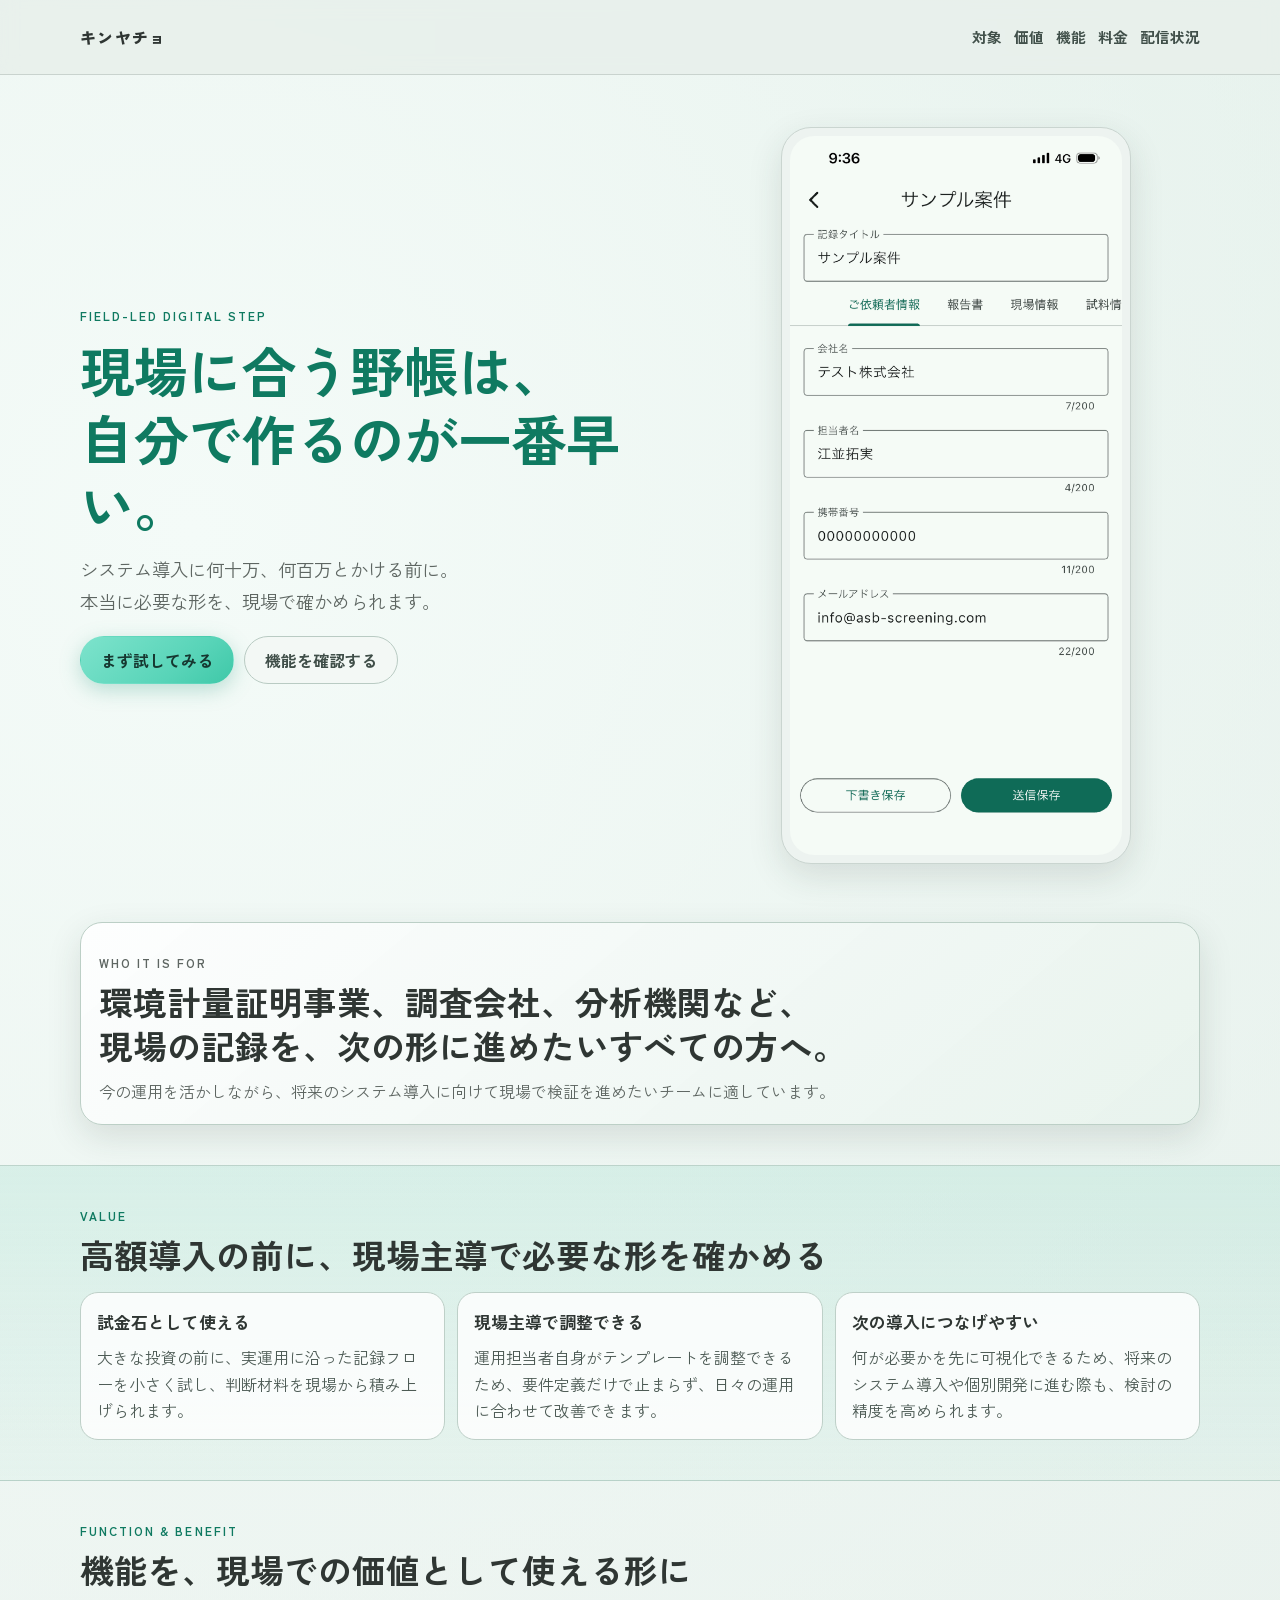
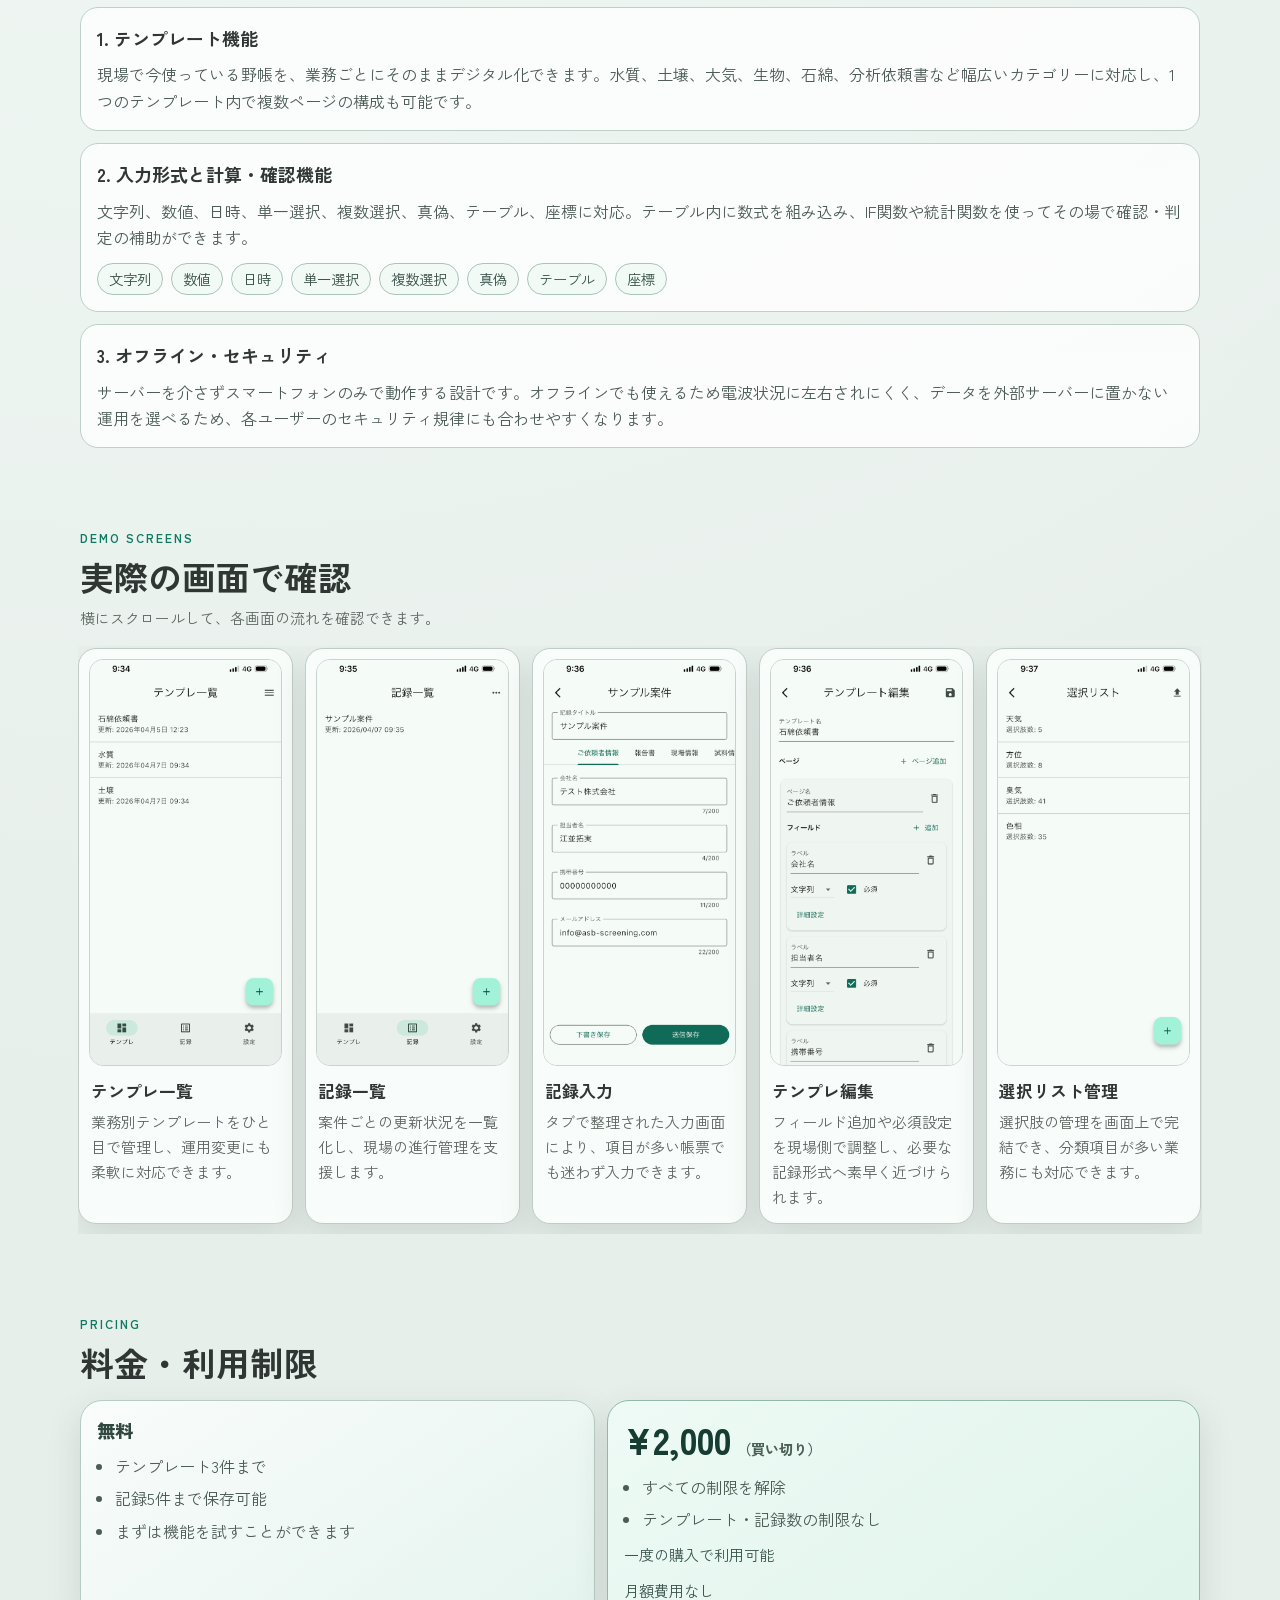
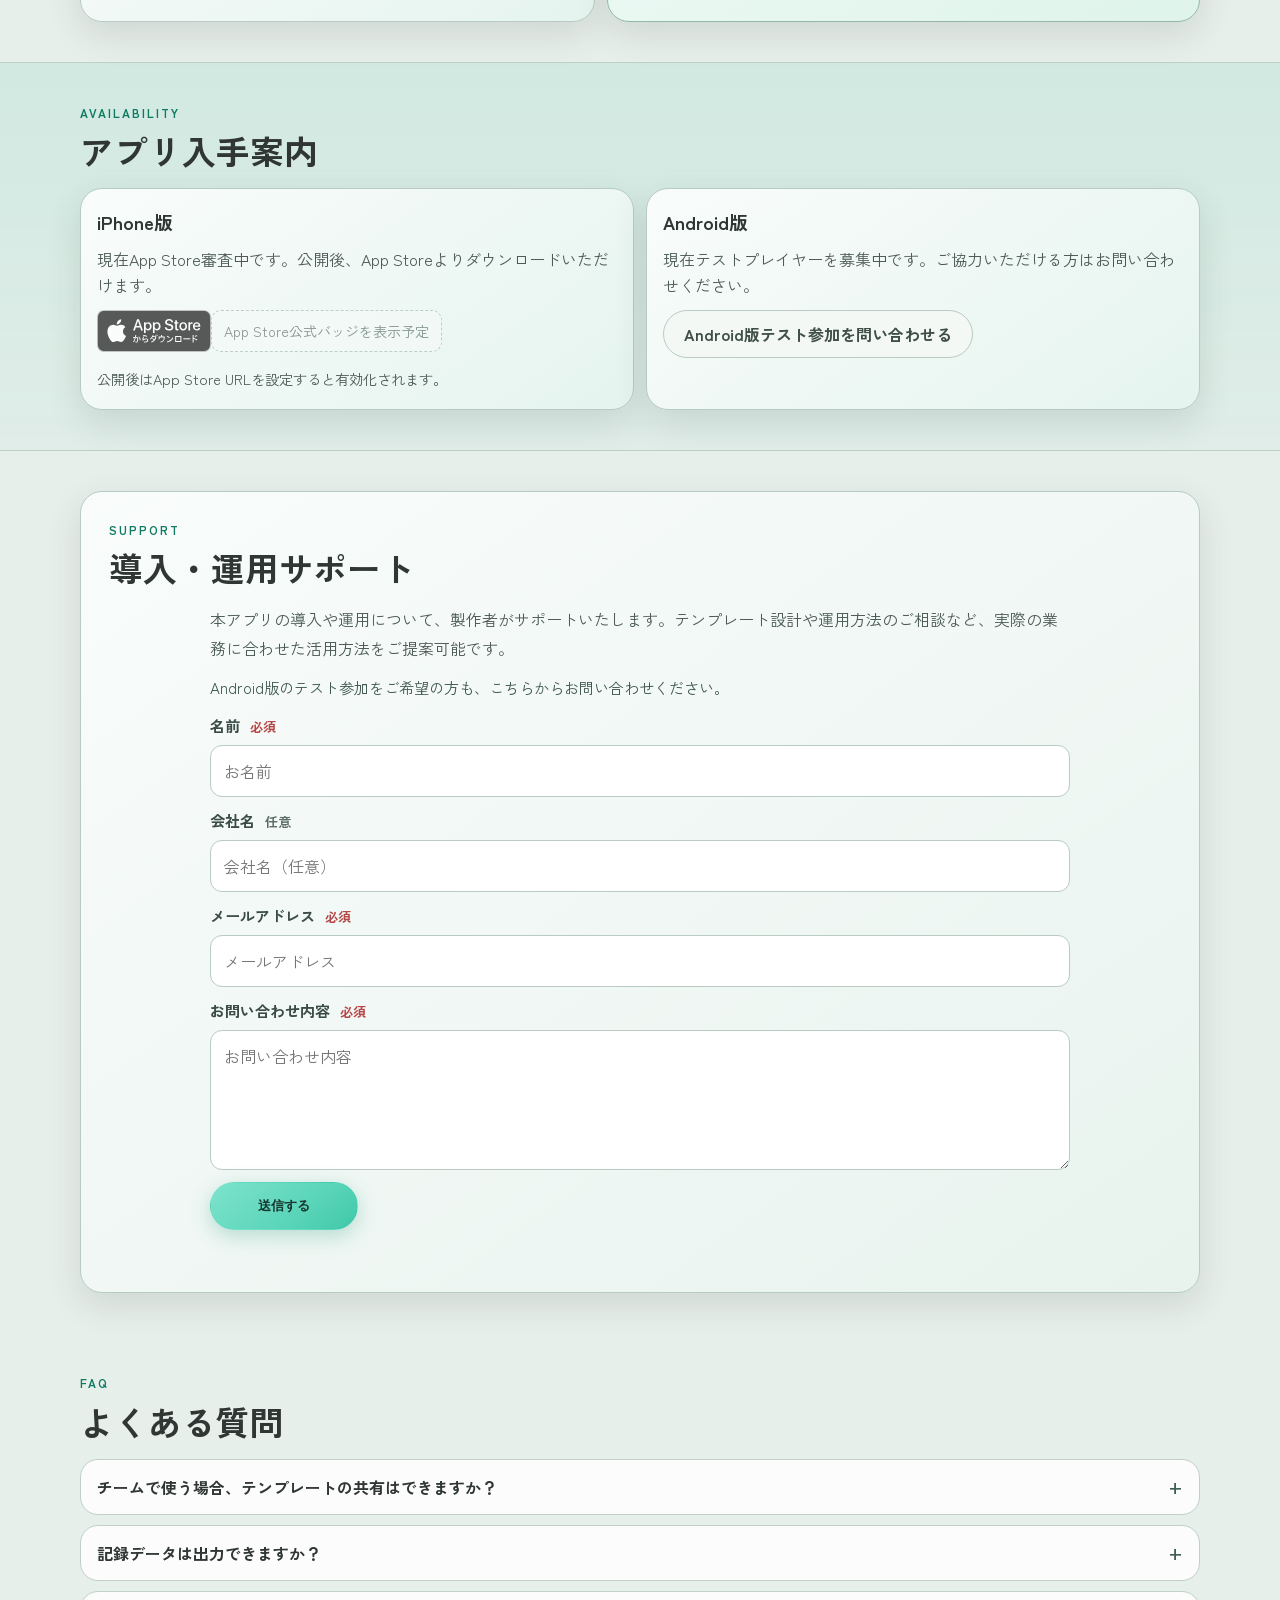
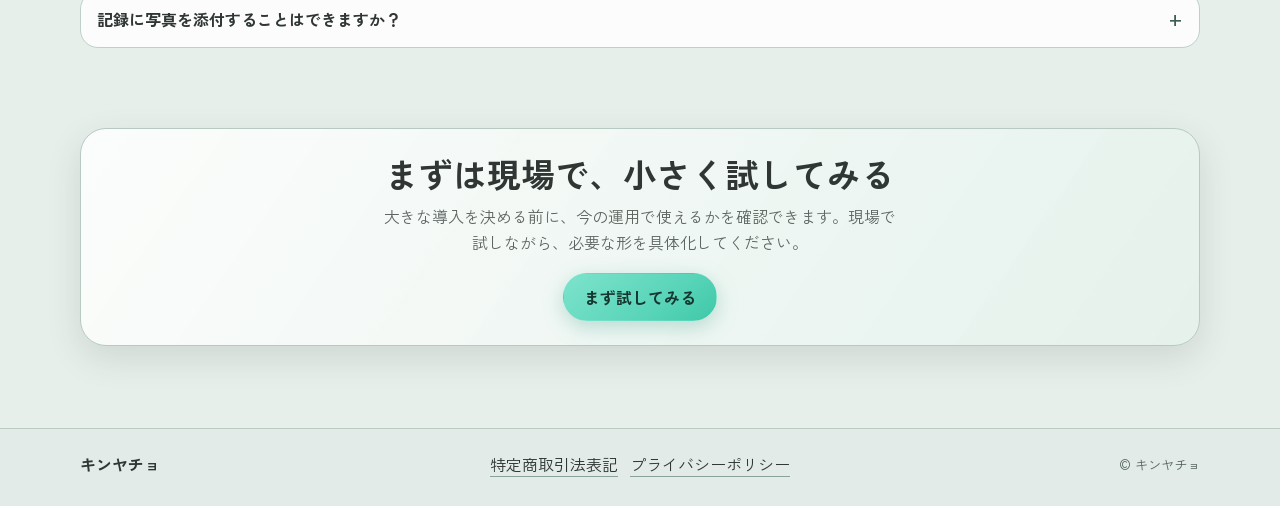
==== kinyacho/index.html @ 361ea724 "feat: split kinyacho/photowake LPs and add source-aware contact tracking" ====
﻿<!doctype html>
<html lang="ja">
<head>
  <meta charset="utf-8">
  <meta name="viewport" content="width=device-width, initial-scale=1">
  <title>キンヤチョ | 現場主導で始めるデジタル化の第一歩</title>
  <meta name="description" content="高額なシステム導入や個別アプリ開発の前に、現場主導で必要な記録の形を確かめられるオフライン対応アプリ「キンヤチョ」。">
  <meta property="og:type" content="website">
  <meta property="og:site_name" content="キンヤチョ">
  <meta property="og:title" content="キンヤチョ | 現場主導で始めるデジタル化の第一歩">
  <meta property="og:description" content="システム導入前に、現場で本当に必要な記録の形を試せるオフラインアプリ。">
  <meta property="og:url" content="https://lp.asb-screening.com/kinyacho">
  <meta property="og:image" content="https://lp.asb-screening.com/assets/common/ogp/ogp.svg">
  <meta name="twitter:card" content="summary_large_image">
  <meta name="theme-color" content="#e7efeb">
  <link rel="icon" href="/favicon.svg" type="image/svg+xml">
  <link rel="icon" href="/favicon.ico">
  <link rel="apple-touch-icon" href="/apple-touch-icon.png">
  <link rel="manifest" href="/site.webmanifest">
  <link rel="preconnect" href="https://fonts.googleapis.com">
  <link rel="preconnect" href="https://fonts.gstatic.com" crossorigin>
  <link href="https://fonts.googleapis.com/css2?family=M+PLUS+1p:wght@400;500;700;800&family=Zen+Kaku+Gothic+New:wght@400;500;700;900&display=swap" rel="stylesheet">
  <link rel="stylesheet" href="/styles/common.css">
  <link rel="stylesheet" href="/styles/kinyacho.css">
</head>
<body>
  <a class="skip-link" href="#main-content">本文へ移動</a>

  <header class="site-header">
    <div class="container site-header__inner">
      <p class="brand">キンヤチョ</p>
      <nav class="header-nav" aria-label="主要リンク">
        <a href="#target">対象</a>
        <a href="#value">価値</a>
        <a href="#features">機能</a>
        <a href="#pricing">料金</a>
        <a href="#distribution">配信状況</a>
      </nav>
    </div>
  </header>

  <main id="main-content">
    <section class="hero" id="top" aria-labelledby="hero-title">
      <div class="container hero__grid">
        <div>
          <p class="kicker">FIELD-LED DIGITAL STEP</p>
          <h1 id="hero-title">
            <span class="hero-title-line">現場に合う野帳は、</span>
            <span class="hero-title-line">自分で作るのが一番早い。</span>
          </h1>
          <p class="hero__lead">
            <span class="hero-lead-line">システム導入に何十万、何百万とかける前に。</span>
            <span class="hero-lead-line">本当に必要な形を、現場で確かめられます。</span>
          </p>
          <div class="hero__actions">
            <a class="button button--primary" href="#cta">まず試してみる</a>
            <a class="button button--ghost" href="#features">機能を確認する</a>
          </div>
        </div>
        <div class="hero-phone" aria-hidden="true">
          <img src="/assets/kinyacho/screens/IMG_5658.PNG" alt="">
        </div>
      </div>
    </section>

    <section class="section" id="target" aria-labelledby="target-title">
      <div class="container">
        <div class="target-panel">
          <p class="section-kicker">Who It Is For</p>
          <h2 id="target-title">
            <span class="target-title-line">環境計量証明事業、調査会社、分析機関など、</span>
            <span class="target-title-line">現場の記録を、次の形に進めたいすべての方へ。</span>
          </h2>
          <p>今の運用を活かしながら、将来のシステム導入に向けて現場で検証を進めたいチームに適しています。</p>
        </div>
      </div>
    </section>

    <section class="section section--accent" id="value" aria-labelledby="value-title">
      <div class="container">
        <div class="section-head">
          <p class="section-kicker">Value</p>
          <h2 id="value-title">高額導入の前に、現場主導で必要な形を確かめる</h2>
        </div>
        <div class="value-grid">
          <article class="value-card">
            <h3>試金石として使える</h3>
            <p>大きな投資の前に、実運用に沿った記録フローを小さく試し、判断材料を現場から積み上げられます。</p>
          </article>
          <article class="value-card">
            <h3>現場主導で調整できる</h3>
            <p>運用担当者自身がテンプレートを調整できるため、要件定義だけで止まらず、日々の運用に合わせて改善できます。</p>
          </article>
          <article class="value-card">
            <h3>次の導入につなげやすい</h3>
            <p>何が必要かを先に可視化できるため、将来のシステム導入や個別開発に進む際も、検討の精度を高められます。</p>
          </article>
        </div>
      </div>
    </section>

    <section class="section" id="features" aria-labelledby="features-title">
      <div class="container">
        <div class="section-head">
          <p class="section-kicker">Function & Benefit</p>
          <h2 id="features-title">機能を、現場での価値として使える形に</h2>
        </div>

        <div class="feature-stack">
          <article class="feature-card feature-card--detail">
            <h3>1. テンプレート機能</h3>
            <p>現場で今使っている野帳を、業務ごとにそのままデジタル化できます。水質、土壌、大気、生物、石綿、分析依頼書など幅広いカテゴリーに対応し、1つのテンプレート内で複数ページの構成も可能です。</p>
          </article>

          <article class="feature-card feature-card--detail">
            <h3>2. 入力形式と計算・確認機能</h3>
            <p>文字列、数値、日時、単一選択、複数選択、真偽、テーブル、座標に対応。テーブル内に数式を組み込み、IF関数や統計関数を使ってその場で確認・判定の補助ができます。</p>
            <ul class="chip-list" aria-label="対応する入力型">
              <li>文字列</li>
              <li>数値</li>
              <li>日時</li>
              <li>単一選択</li>
              <li>複数選択</li>
              <li>真偽</li>
              <li>テーブル</li>
              <li>座標</li>
            </ul>
          </article>

          <article class="feature-card feature-card--detail">
            <h3>3. オフライン・セキュリティ</h3>
            <p>サーバーを介さずスマートフォンのみで動作する設計です。オフラインでも使えるため電波状況に左右されにくく、データを外部サーバーに置かない運用を選べるため、各ユーザーのセキュリティ規律にも合わせやすくなります。</p>
          </article>
        </div>
      </div>
    </section>

    <section class="section" id="screens" aria-labelledby="screens-title">
      <div class="container">
        <div class="section-head">
          <p class="section-kicker">Demo Screens</p>
          <h2 id="screens-title">実際の画面で確認</h2>
          <p class="screen-note">横にスクロールして、各画面の流れを確認できます。</p>
        </div>
        <div class="screen-grid">
          <article class="screen-card">
            <img src="/assets/kinyacho/screens/IMG_5656.PNG" alt="テンプレ一覧画面">
            <h3>テンプレ一覧</h3>
            <p>業務別テンプレートをひと目で管理し、運用変更にも柔軟に対応できます。</p>
          </article>
          <article class="screen-card">
            <img src="/assets/kinyacho/screens/IMG_5657.PNG" alt="記録一覧画面">
            <h3>記録一覧</h3>
            <p>案件ごとの更新状況を一覧化し、現場の進行管理を支援します。</p>
          </article>
          <article class="screen-card">
            <img src="/assets/kinyacho/screens/IMG_5658.PNG" alt="記録入力画面">
            <h3>記録入力</h3>
            <p>タブで整理された入力画面により、項目が多い帳票でも迷わず入力できます。</p>
          </article>
          <article class="screen-card">
            <img src="/assets/kinyacho/screens/IMG_5659.PNG" alt="テンプレート編集画面">
            <h3>テンプレ編集</h3>
            <p>フィールド追加や必須設定を現場側で調整し、必要な記録形式へ素早く近づけられます。</p>
          </article>
          <article class="screen-card">
            <img src="/assets/kinyacho/screens/IMG_5660.PNG" alt="選択リスト管理画面">
            <h3>選択リスト管理</h3>
            <p>選択肢の管理を画面上で完結でき、分類項目が多い業務にも対応できます。</p>
          </article>
        </div>
      </div>
    </section>

    <section class="section" id="pricing" aria-labelledby="pricing-title">
      <div class="container">
        <div class="section-head">
          <p class="section-kicker">Pricing</p>
          <h2 id="pricing-title">料金・利用制限</h2>
        </div>
        <div class="pricing-grid" role="list" aria-label="プラン比較">
          <article class="price-plan" role="listitem" aria-label="無料プラン">
            <p class="price-plan__label">無料</p>
            <ul class="price-plan__list">
              <li>テンプレート3件まで</li>
              <li>記録5件まで保存可能</li>
              <li>まずは機能を試すことができます</li>
            </ul>
          </article>
          <article class="price-plan price-plan--paid" role="listitem" aria-label="有料プラン">
            <p class="price-plan__label">¥2,000<span>（買い切り）</span></p>
            <ul class="price-plan__list">
              <li>すべての制限を解除</li>
              <li>テンプレート・記録数の制限なし</li>
            </ul>
            <p class="price-plan__note">一度の購入で利用可能</p>
            <p class="price-plan__note">月額費用なし</p>
          </article>
        </div>
      </div>
    </section>

    <section class="section section--accent" id="distribution" aria-labelledby="distribution-title">
      <div class="container">
        <div class="section-head">
          <p class="section-kicker">Availability</p>
          <h2 id="distribution-title">アプリ入手案内</h2>
        </div>
        <div class="store-grid">
          <article class="store-card">
            <h3>iPhone版</h3>
            <p>現在App Store審査中です。公開後、App Storeよりダウンロードいただけます。</p>
            <a id="app-store-link" class="store-badge-link" aria-disabled="true">
              <img id="app-store-badge" alt="App Storeからダウンロード" hidden>
              <span id="app-store-placeholder" class="store-badge-placeholder">App Store公式バッジを表示予定</span>
            </a>
            <p class="store-subnote">公開後はApp Store URLを設定すると有効化されます。</p>
          </article>

          <article class="store-card">
            <h3>Android版</h3>
            <p>現在テストプレイヤーを募集中です。ご協力いただける方はお問い合わせください。</p>
            <a class="button button--ghost store-contact-link" href="#support">Android版テスト参加を問い合わせる</a>
          </article>
        </div>
      </div>
    </section>

    <section class="section" id="support" aria-labelledby="support-title">
      <div class="container">
        <div class="support-shell">
          <div class="section-head">
            <p class="section-kicker">Support</p>
            <h2 id="support-title">導入・運用サポート</h2>
          </div>
          <p class="support-lead">本アプリの導入や運用について、製作者がサポートいたします。テンプレート設計や運用方法のご相談など、実際の業務に合わせた活用方法をご提案可能です。</p>
          <p class="support-note">Android版のテスト参加をご希望の方も、こちらからお問い合わせください。</p>

          <form id="contact-form" class="support-form" novalidate>
            <label class="form-field">
              <span>名前 <em>必須</em></span>
              <input type="text" name="name" autocomplete="name" required placeholder="お名前">
            </label>

            <label class="form-field">
              <span>会社名 <small>任意</small></span>
              <input type="text" name="company" autocomplete="organization" placeholder="会社名（任意）">
            </label>

            <label class="form-field">
              <span>メールアドレス <em>必須</em></span>
              <input type="email" name="email" autocomplete="email" required placeholder="メールアドレス">
            </label>

            <label class="form-field">
              <span>お問い合わせ内容 <em>必須</em></span>
              <textarea name="message" required placeholder="お問い合わせ内容"></textarea>
            </label>

            <button id="contact-submit" type="submit" class="button button--primary support-submit">
              送信する
            </button>
            <p id="contact-status" class="support-status" role="status" aria-live="polite"></p>
          </form>
        </div>
      </div>
    </section>

    <section class="section" id="faq" aria-labelledby="faq-title">
      <div class="container">
        <div class="section-head">
          <p class="section-kicker">FAQ</p>
          <h2 id="faq-title">よくある質問</h2>
        </div>
        <div class="faq-list">
          <details class="faq-item">
            <summary>チームで使う場合、テンプレートの共有はできますか？</summary>
            <p>テンプレートはJSON形式で出力・入力できます。作成したテンプレートを他のユーザーに共有し、インポートすることで同じ設定を再現できます。チーム内で標準フォーマットとして展開することも可能です。</p>
          </details>
          <details class="faq-item">
            <summary>記録データは出力できますか？</summary>
            <p>JSON、CSV、PDF形式で出力できます。JSONやCSVとしてデータを取得すれば、用途に応じて加工し、任意の書式に対応できます。PDFでは簡易的な帳票として出力できるため、紙での提出が必要な場面にも使えます。</p>
          </details>
          <details class="faq-item">
            <summary>記録に写真を添付することはできますか？</summary>
            <p>各記録に写真を添付したり、その場で撮影したりできます。写真はZipファイルとしてまとめて出力できるため、現場での整理もスムーズに行えます。</p>
          </details>
        </div>
      </div>
    </section>

    <section class="section" id="cta" aria-labelledby="cta-title">
      <div class="container cta">
        <h2 id="cta-title">まずは現場で、小さく試してみる</h2>
        <p>大きな導入を決める前に、今の運用で使えるかを確認できます。現場で試しながら、必要な形を具体化してください。</p>
        <a class="button button--primary" href="https://lp.asb-screening.com">まず試してみる</a>
      </div>
    </section>
  </main>

  <dialog class="lightbox" id="screen-lightbox" aria-label="デモ画像の拡大表示">
    <form method="dialog" class="lightbox__close-wrap">
      <button class="lightbox__close" aria-label="拡大画像を閉じる">閉じる</button>
    </form>
    <figure class="lightbox__figure">
      <img id="lightbox-image" src="" alt="">
      <figcaption id="lightbox-caption"></figcaption>
    </figure>
  </dialog>

  <footer class="footer">
    <div class="container footer__inner">
      <p class="footer__brand">キンヤチョ</p>
      <nav aria-label="フッターリンク">
        <ul class="footer__links">
          <li><a href="/tokutei.html" rel="noopener noreferrer">特定商取引法表記</a></li>
          <li><a href="/privacy.html" rel="noopener noreferrer">プライバシーポリシー</a></li>
        </ul>
      </nav>
      <small>&copy; キンヤチョ</small>
    </div>
  </footer>

  <script>
    (() => {
      const dialog = document.getElementById("screen-lightbox");
      const dialogImage = document.getElementById("lightbox-image");
      const dialogCaption = document.getElementById("lightbox-caption");
      const images = document.querySelectorAll(".screen-card img");

      if (!dialog || !dialogImage || !dialogCaption || images.length === 0) return;

      const openLightbox = (img) => {
        const card = img.closest(".screen-card");
        const title = card ? card.querySelector("h3") : null;
        dialogImage.src = img.currentSrc || img.src;
        dialogImage.alt = img.alt || "";
        dialogCaption.textContent = title ? title.textContent : "";
        dialog.showModal();
      };

      images.forEach((img) => {
        img.setAttribute("role", "button");
        img.setAttribute("tabindex", "0");
        img.setAttribute("aria-label", `${img.alt || "デモ画像"} を拡大表示`);
        img.addEventListener("click", () => openLightbox(img));
        img.addEventListener("keydown", (event) => {
          if (event.key === "Enter" || event.key === " ") {
            event.preventDefault();
            openLightbox(img);
          }
        });
      });

      dialog.addEventListener("click", (event) => {
        if (event.target === dialog) dialog.close();
      });
    })();
  </script>
  <script>
    (() => {
      const APP_STORE_URL = "";
      const APPLE_BADGE_SRC = "/assets/common/badges/app-store-badge-jp.svg";

      const setupStoreBadge = ({ url, src, linkId, imageId, placeholderId }) => {
        const link = document.getElementById(linkId);
        const image = document.getElementById(imageId);
        const placeholder = placeholderId ? document.getElementById(placeholderId) : null;
        if (!link || !image) return;

        const hasUrl = Boolean(url);
        const hasSrc = Boolean(src);

        if (hasUrl) {
          link.href = url;
          link.target = "_blank";
          link.rel = "noopener noreferrer";
          link.removeAttribute("aria-disabled");
        } else {
          link.removeAttribute("href");
          link.setAttribute("aria-disabled", "true");
          link.classList.add("is-disabled");
        }

        if (hasSrc) {
          image.src = src;
          image.hidden = false;
          if (placeholder) placeholder.hidden = true;
          link.hidden = false;
          image.addEventListener("error", () => {
            image.hidden = true;
            if (placeholder) {
              placeholder.hidden = false;
            } else {
              link.hidden = true;
            }
          });
        } else {
          image.hidden = true;
          if (placeholder) {
            placeholder.hidden = false;
          } else {
            link.hidden = true;
          }
          link.classList.add("is-disabled");
        }
      };

      setupStoreBadge({
        url: APP_STORE_URL,
        src: APPLE_BADGE_SRC,
        linkId: "app-store-link",
        imageId: "app-store-badge",
        placeholderId: "app-store-placeholder"
      });
    })();
  </script>
  <script>
    (() => {
      const form = document.getElementById("contact-form");
      const status = document.getElementById("contact-status");
      const submit = document.getElementById("contact-submit");

      if (!form || !status || !submit) return;

      form.addEventListener("submit", async (event) => {
        event.preventDefault();

        if (!form.reportValidity()) return;

        submit.disabled = true;
        status.textContent = "送信中です。しばらくお待ちください。";
        status.dataset.state = "loading";

        const payload = {
          source: "kinyacho",
          name: form.name.value.trim(),
          company: form.company.value.trim(),
          email: form.email.value.trim(),
          message: form.message.value.trim()
        };

        try {
          const response = await fetch("/api/contact", {
            method: "POST",
            headers: { "Content-Type": "application/json" },
            body: JSON.stringify(payload)
          });

          if (!response.ok) {
            throw new Error("送信に失敗しました");
          }

          form.reset();
          status.textContent = "お問い合わせを送信しました。担当者よりご連絡します。";
          status.dataset.state = "success";
        } catch (error) {
          status.textContent = "送信に失敗しました。時間をおいて再度お試しください。";
          status.dataset.state = "error";
        } finally {
          submit.disabled = false;
        }
      });
    })();
  </script>
</body>
</html>
---- styles/common.css ----
﻿:root {
  --bg: #e7efeb;
  --surface-strong: #ffffff;
  --text: #2f3633;
  --muted: #5e6662;
  --line: #c2ccc7;
}

* {
  box-sizing: border-box;
}

body {
  margin: 0;
  font-family: "Zen Kaku Gothic New", "M PLUS 1p", "Yu Gothic", sans-serif;
  color: var(--text);
  line-height: 1.65;
  background:
    radial-gradient(circle at 15% 10%, #f4fbf8 0%, transparent 45%),
    radial-gradient(circle at 85% 0%, #dcebe4 0%, transparent 38%),
    var(--bg);
}

img {
  display: block;
  width: 100%;
  height: auto;
}

a {
  color: inherit;
}

.container {
  width: min(1120px, calc(100% - 28px));
  margin-inline: auto;
}

.legal-main {
  padding: 28px 0 64px;
}

.legal-shell {
  max-width: 840px;
  margin: 0 auto;
}

.legal-header {
  padding: 26px 20px;
  margin-bottom: 14px;
  border-radius: 16px;
  border: 1px solid #bfd0c8;
  background: #f9fcfb;
}

.legal-header h1 {
  margin: 0;
  font-size: clamp(1.5rem, 1.2rem + 1.3vw, 2.1rem);
}

.legal-header p {
  margin: 10px 0 0;
  color: var(--muted);
}

.legal-body {
  padding: 22px 20px;
  border-radius: 16px;
  border: 1px solid #bfd0c8;
  background: #f9fcfb;
}

.legal-body section + section {
  margin-top: 18px;
}

.legal-body h2 {
  margin: 0 0 8px;
  font-size: clamp(1.15rem, 1.05rem + 0.5vw, 1.4rem);
}

.legal-body p,
.legal-body li {
  margin: 0;
  color: var(--muted);
}

.legal-body ul {
  margin: 0;
  padding-left: 1.15rem;
}

.legal-body li + li,
.legal-body p + p,
.legal-body p + ul,
.legal-body ul + p {
  margin-top: 8px;
}

.legal-kv {
  display: grid;
  gap: 10px;
}

.legal-kv dt {
  font-weight: 700;
}

.legal-kv dd {
  margin: 4px 0 0;
  color: var(--muted);
}

.back-link {
  display: inline-block;
  margin-top: 18px;
  text-decoration: none;
  border-bottom: 1px solid #94b6a4;
}

@media (min-width: 760px) {
  .legal-main {
    padding-top: 40px;
  }

  .legal-header,
  .legal-body {
    padding: 30px;
  }

  .legal-kv {
    grid-template-columns: repeat(2, minmax(0, 1fr));
    column-gap: 20px;
    row-gap: 16px;
  }
}
---- styles/kinyacho.css ----
:root {
  --bg: #e7efeb;
  --bg-strong: #d9e5df;
  --surface: #f8fcfa;
  --surface-strong: #ffffff;
  --text: #2f3633;
  --muted: #5e6662;
  --line: #c2ccc7;
  --mint: #7de3cc;
  --mint-strong: #19a785;
  --mint-deep: #0f7a61;
  --radius: 18px;
  --shadow: 0 12px 34px rgba(40, 53, 48, 0.13);
}

* {
  box-sizing: border-box;
}

body {
  margin: 0;
  font-family: "Zen Kaku Gothic New", "M PLUS 1p", "Yu Gothic", sans-serif;
  color: var(--text);
  line-height: 1.65;
  background:
    radial-gradient(circle at 15% 10%, #f4fbf8 0%, transparent 45%),
    radial-gradient(circle at 85% 0%, #dcebe4 0%, transparent 38%),
    var(--bg);
}

img {
  display: block;
  width: 100%;
  height: auto;
}

a {
  color: inherit;
}

.skip-link {
  position: absolute;
  left: 10px;
  top: -44px;
  background: var(--surface-strong);
  border: 1px solid var(--line);
  border-radius: 10px;
  padding: 8px 12px;
  z-index: 999;
}

.skip-link:focus {
  top: 10px;
}

.container {
  width: min(1120px, calc(100% - 28px));
  margin-inline: auto;
}

.site-header {
  position: sticky;
  top: 0;
  z-index: 20;
  backdrop-filter: blur(8px);
  background: rgba(231, 239, 235, 0.88);
  border-bottom: 1px solid rgba(194, 204, 199, 0.8);
}

.site-header__inner {
  min-height: 68px;
  display: flex;
  justify-content: space-between;
  align-items: center;
  gap: 14px;
}

.brand {
  margin: 0;
  font-weight: 800;
  letter-spacing: 0.08em;
}

.header-nav {
  display: flex;
  gap: 12px;
}

.header-nav a {
  text-decoration: none;
  color: #41504a;
  font-weight: 600;
  font-size: 0.93rem;
}

.hero {
  padding: 34px 0 18px;
}

.hero__grid {
  display: grid;
  gap: 20px;
  align-items: center;
}

.kicker,
.section-kicker {
  margin: 0;
  font-size: 0.75rem;
  letter-spacing: 0.17em;
  text-transform: uppercase;
  color: var(--mint-deep);
  font-weight: 700;
}

.hero h1 {
  margin: 10px 0 0;
  font-size: clamp(1.9rem, 1.35rem + 2.3vw, 3.55rem);
  line-height: 1.28;
  letter-spacing: 0.01em;
  max-width: 24ch;
}

.hero h1 span {
  display: inline-block;
  color: var(--mint-deep);
}

.hero__lead {
  margin: 14px 0 0;
  color: var(--muted);
  max-width: 34ch;
  font-size: clamp(0.97rem, 0.9rem + 0.32vw, 1.13rem);
  line-height: 1.75;
}

.hero-title-line,
.hero-lead-line {
  display: block;
}

.hero__actions {
  display: flex;
  flex-wrap: wrap;
  gap: 10px;
  margin-top: 18px;
}

.button {
  display: inline-flex;
  align-items: center;
  justify-content: center;
  min-height: 48px;
  border-radius: 999px;
  text-decoration: none;
  font-weight: 700;
  padding: 0 20px;
  border: 1px solid transparent;
}

.button--primary {
  background: linear-gradient(140deg, var(--mint) 0%, #58d4b8 65%, #3fc8a8 100%);
  color: #163730;
  box-shadow: 0 6px 20px rgba(76, 170, 145, 0.35);
}

.button--primary:hover,
.button--primary:focus-visible {
  filter: brightness(0.96);
}

.button--ghost {
  background: #f3f8f5;
  border-color: #b9cbc3;
  color: #3f4e48;
}

.hero-phone {
  justify-self: center;
  width: min(350px, 88vw);
  border-radius: 30px;
  border: 1px solid #cad5d0;
  background: #edf3f0;
  box-shadow: var(--shadow);
  padding: 8px;
}

.hero-phone img {
  border-radius: 24px;
}

.section {
  padding: 40px 0;
}

.section-head {
  margin-bottom: 16px;
}

.section h2 {
  margin: 8px 0 0;
  font-size: clamp(1.5rem, 1.3rem + 1vw, 2.4rem);
  line-height: 1.24;
}

.target-panel {
  background: linear-gradient(140deg, rgba(255, 255, 255, 0.88), rgba(232, 243, 237, 0.9));
  border: 1px solid #bccfc6;
  border-radius: calc(var(--radius) + 4px);
  padding: 20px 18px;
  box-shadow: var(--shadow);
}

.target-panel h2 {
  max-width: 34ch;
  line-height: 1.3;
}

.target-title-line {
  display: block;
}

.target-panel p {
  margin: 10px 0 0;
  color: var(--muted);
}

.value-grid {
  display: grid;
  gap: 12px;
}

.value-card {
  background: rgba(255, 255, 255, 0.82);
  border: 1px solid #bed0c8;
  border-radius: var(--radius);
  padding: 16px;
}

.value-card h3 {
  margin: 0;
  font-size: 1.05rem;
}

.value-card p {
  margin: 8px 0 0;
  color: #4d5b55;
}

.screen-grid {
  display: flex;
  gap: 12px;
  overflow-x: auto;
  overscroll-behavior-x: contain;
  scroll-snap-type: x mandatory;
  padding: 2px 2px 10px;
  margin-inline: -2px;
  -webkit-overflow-scrolling: touch;
}

.screen-grid::-webkit-scrollbar {
  height: 8px;
}

.screen-grid::-webkit-scrollbar-thumb {
  background: #b9cbc3;
  border-radius: 999px;
}

.screen-note {
  margin: 8px 0 0;
  color: var(--muted);
  font-size: 0.92rem;
}

.screen-card {
  background: var(--surface);
  border: 1px solid var(--line);
  border-radius: var(--radius);
  padding: 10px 10px 14px;
  box-shadow: var(--shadow);
  flex: 0 0 clamp(180px, 30vw, 215px);
  scroll-snap-align: start;
}

.screen-card img {
  border-radius: 14px;
  border: 1px solid #cad4cf;
  background: #ecf2ee;
  aspect-ratio: 9 / 19;
  object-fit: cover;
  cursor: zoom-in;
  transition: transform 0.22s ease, box-shadow 0.22s ease;
}

.screen-card img:hover,
.screen-card img:focus-visible {
  transform: translateY(-2px) scale(1.015);
  box-shadow: 0 8px 18px rgba(35, 66, 55, 0.22);
  outline: none;
}

.screen-card h3 {
  margin: 12px 2px 4px;
  font-size: 1.05rem;
}

.screen-card p {
  margin: 0 2px;
  color: var(--muted);
  font-size: 0.94rem;
}

.faq-list {
  display: grid;
  gap: 10px;
}

.faq-item {
  background: rgba(255, 255, 255, 0.82);
  border: 1px solid #bed0c8;
  border-radius: var(--radius);
  padding: 14px 16px;
}

.faq-item summary {
  cursor: pointer;
  font-weight: 700;
  list-style: none;
  position: relative;
  padding-right: 22px;
}

.faq-item summary::-webkit-details-marker {
  display: none;
}

.faq-item summary::after {
  content: "+";
  position: absolute;
  right: 0;
  top: 0;
  color: #3f5f53;
}

.faq-item[open] summary::after {
  content: "−";
}

.faq-item p {
  margin: 8px 0 0;
  color: #4d5b55;
  line-height: 1.75;
}

.section--accent {
  background:
    linear-gradient(180deg, rgba(140, 214, 194, 0.24), rgba(140, 214, 194, 0.08));
  border-top: 1px solid rgba(172, 198, 188, 0.7);
  border-bottom: 1px solid rgba(172, 198, 188, 0.7);
}

.feature-grid {
  display: grid;
  gap: 12px;
}

.feature-stack {
  display: grid;
  gap: 12px;
}

.feature-card {
  background: rgba(255, 255, 255, 0.8);
  border: 1px solid #bed0c8;
  border-radius: var(--radius);
  padding: 16px;
}

.feature-card h3 {
  margin: 0;
  font-size: 1.05rem;
}

.feature-card p {
  margin: 8px 0 0;
  color: #4d5b55;
}

.feature-card--detail h3 {
  font-size: 1.12rem;
}

.chip-list {
  list-style: none;
  margin: 12px 0 0;
  padding: 0;
  display: flex;
  flex-wrap: wrap;
  gap: 8px;
}

.chip-list li {
  font-size: 0.9rem;
  line-height: 1;
  padding: 8px 11px;
  border-radius: 999px;
  border: 1px solid #abc4b9;
  background: #f2faf6;
  color: #39514a;
}

.price-shell {
  background: linear-gradient(145deg, #f9fcfb 0%, #e5f4ef 100%);
  border: 1px solid #b7cbc2;
  border-radius: calc(var(--radius) + 4px);
  padding: 22px 20px;
  box-shadow: var(--shadow);
}

.price-shell h2 {
  margin-top: 6px;
}

.price-shell p {
  margin: 10px 0 0;
  color: #4f5e58;
}

.pricing-grid {
  display: grid;
  gap: 12px;
}

.price-plan {
  background: linear-gradient(145deg, #f9fcfb 0%, #e5f4ef 100%);
  border: 1px solid #b7cbc2;
  border-radius: calc(var(--radius) + 4px);
  padding: 18px 16px;
  box-shadow: var(--shadow);
}

.price-plan__label {
  margin: 0;
  font-size: 1.15rem;
  font-weight: 800;
  color: #304840;
  line-height: 1.2;
}

.price-plan__label span {
  font-size: 0.9rem;
  font-weight: 600;
  color: #4a5f57;
  margin-left: 6px;
}

.price-plan__list {
  margin: 12px 0 0;
  padding-left: 1.1rem;
  color: #4d5b55;
}

.price-plan__list li + li {
  margin-top: 6px;
}

.price-plan--paid {
  background: linear-gradient(145deg, #eefaf5 0%, #dff4eb 100%);
  border-color: #93b8aa;
}

.price-plan--paid .price-plan__label {
  font-size: clamp(1.65rem, 1.35rem + 1.1vw, 2.35rem);
  color: #173d32;
}

.price-plan__note {
  margin: 10px 0 0;
  color: #3d5750;
  font-size: 0.95rem;
}

.store-grid {
  display: grid;
  gap: 12px;
}

.store-card {
  background: linear-gradient(145deg, #f9fcfb 0%, #e5f4ef 100%);
  border: 1px solid #b7cbc2;
  border-radius: calc(var(--radius) + 4px);
  padding: 18px 16px;
  box-shadow: var(--shadow);
}

.store-card h3 {
  margin: 0;
  font-size: 1.16rem;
}

.store-card p {
  margin: 8px 0 0;
  color: #4d5b55;
}

.store-badge-link {
  margin-top: 12px;
  min-height: 42px;
  width: fit-content;
  max-width: 100%;
  display: inline-flex;
  align-items: center;
  justify-content: center;
  border-radius: 10px;
  text-decoration: none;
}

.store-badge-link img {
  height: 42px;
  width: auto;
  display: block;
}

.store-badge-link.is-disabled {
  opacity: 0.64;
  cursor: not-allowed;
  pointer-events: none;
}

.store-badge-placeholder {
  display: inline-flex;
  align-items: center;
  justify-content: center;
  min-height: 42px;
  padding: 0 12px;
  border: 1px dashed #a2b9af;
  border-radius: 10px;
  color: #4d5e57;
  font-size: 0.88rem;
  background: #f5faf8;
}

.store-subnote {
  margin-top: 8px;
  font-size: 0.9rem;
  color: #5b6b65;
}

.store-contact-link {
  margin-top: 12px;
}

.support-shell {
  background: linear-gradient(145deg, #f9fcfb 0%, #e8f3ee 100%);
  border: 1px solid #b7cbc2;
  border-radius: calc(var(--radius) + 4px);
  padding: 20px 16px;
  box-shadow: var(--shadow);
}

.support-lead {
  margin: 0 0 14px;
  color: #4d5b55;
  width: min(100%, 860px);
  margin-inline: auto;
  line-height: 1.8;
}

.support-note {
  margin: -2px auto 14px;
  width: min(100%, 860px);
  color: #3f5850;
  font-size: 0.95rem;
}

.support-form {
  width: min(100%, 780px);
  display: grid;
  gap: 12px;
  margin-inline: auto;
}

.form-field {
  display: grid;
  gap: 6px;
}

.form-field span {
  font-size: 0.94rem;
  font-weight: 700;
  color: #3a4c45;
}

.form-field em {
  font-style: normal;
  color: #b54747;
  font-size: 0.82rem;
  margin-left: 6px;
}

.form-field small {
  color: #5d6f68;
  font-size: 0.82rem;
  margin-left: 6px;
}

.form-field input,
.form-field textarea {
  width: 100%;
  border: 1px solid #b9cbc3;
  background: #ffffff;
  color: #2f3633;
  border-radius: 12px;
  padding: 12px 13px;
  font: inherit;
}

.form-field textarea {
  min-height: 140px;
  resize: vertical;
}

.form-field input:focus,
.form-field textarea:focus {
  outline: 2px solid rgba(25, 167, 133, 0.2);
  border-color: #19a785;
}

.support-submit {
  width: fit-content;
  min-width: 148px;
}

.support-submit:disabled {
  opacity: 0.66;
  cursor: wait;
}

.support-status {
  margin: 0;
  min-height: 1.5em;
  font-size: 0.92rem;
  color: #4e5f58;
}

.support-status[data-state="success"] {
  color: #1d6a54;
}

.support-status[data-state="error"] {
  color: #b54747;
}

.cta {
  border-radius: calc(var(--radius) + 8px);
  border: 1px solid #b6cac1;
  background:
    linear-gradient(125deg, rgba(255, 255, 255, 0.85), rgba(229, 242, 236, 0.9));
  padding: 24px 18px;
  text-align: center;
  box-shadow: var(--shadow);
}

.cta h2 {
  margin: 0;
}

.cta p {
  color: var(--muted);
  margin: 8px auto 18px;
  max-width: 64ch;
}

.footer {
  margin-top: 42px;
  border-top: 1px solid #becbc5;
  background: #e2ebe7;
  padding: 22px 0 28px;
}

.footer__inner {
  display: grid;
  gap: 10px;
}

.footer__brand {
  margin: 0;
  font-weight: 700;
}

.footer__links {
  list-style: none;
  margin: 0;
  padding: 0;
  display: flex;
  flex-wrap: wrap;
  gap: 12px;
}

.footer__links a {
  text-decoration: none;
  border-bottom: 1px solid #8aa398;
}

.footer small {
  color: #53625c;
}

.lightbox {
  width: min(92vw, 820px);
  border: 0;
  border-radius: 18px;
  padding: 14px 14px 18px;
  background: rgba(239, 246, 242, 0.98);
  box-shadow: 0 26px 58px rgba(16, 28, 23, 0.45);
  opacity: 0;
  transform: translateY(14px) scale(0.97);
  transition: opacity 0.24s ease, transform 0.24s ease;
}

.lightbox[open] {
  opacity: 1;
  transform: translateY(0) scale(1);
}

.lightbox::backdrop {
  background: rgba(16, 25, 21, 0.55);
  backdrop-filter: blur(3px);
}

.lightbox__close-wrap {
  display: flex;
  justify-content: flex-end;
  margin: 0 0 6px;
}

.lightbox__close {
  border: 1px solid #9fb8ad;
  border-radius: 999px;
  background: #f7fbf9;
  color: #2f4c41;
  font: inherit;
  font-size: 0.88rem;
  padding: 6px 12px;
  cursor: pointer;
}

.lightbox__figure {
  margin: 0;
}

.lightbox__figure img {
  width: min(100%, 760px);
  max-height: 78vh;
  margin-inline: auto;
  border-radius: 14px;
  border: 1px solid #bfd0c8;
  object-fit: contain;
  background: #eaf1ed;
}

.lightbox__figure figcaption {
  margin-top: 10px;
  text-align: center;
  color: #3b4e46;
  font-size: 0.95rem;
}

@media (min-width: 820px) {
  .site-header__inner {
    min-height: 74px;
  }

  .hero {
    padding-top: 52px;
  }

  .hero__grid {
    grid-template-columns: 1.1fr 0.9fr;
    gap: 34px;
  }

  .hero h1 {
    font-size: clamp(2.25rem, 1.6rem + 2.25vw, 4.1rem);
    line-height: 1.24;
    letter-spacing: 0;
    max-width: 22ch;
  }

  .hero__lead {
    font-size: clamp(1rem, 0.88rem + 0.5vw, 1.15rem);
    line-height: 1.78;
    max-width: 46ch;
  }

  .hero-lead-line {
    white-space: nowrap;
  }

  .feature-grid {
    grid-template-columns: repeat(3, minmax(0, 1fr));
  }

  .value-grid {
    grid-template-columns: repeat(3, minmax(0, 1fr));
  }

  .pricing-grid {
    grid-template-columns: 1fr 1.15fr;
    align-items: stretch;
  }

  .store-grid {
    grid-template-columns: 1fr 1fr;
  }

  .support-shell {
    padding: 28px 28px;
  }

  .support-lead {
    width: min(100%, 860px);
  }

  .support-form {
    width: min(100%, 860px);
    margin-top: 8px;
  }

  .target-title-line {
    white-space: nowrap;
  }

  .footer__inner {
    grid-template-columns: auto 1fr auto;
    align-items: center;
  }

  .footer__links {
    justify-content: center;
  }
}

.legal-main {
  padding: 28px 0 64px;
}

.legal-shell {
  max-width: 840px;
  margin: 0 auto;
}

.legal-header {
  padding: 26px 20px;
  margin-bottom: 14px;
  border-radius: 16px;
  border: 1px solid #bfd0c8;
  background: #f9fcfb;
}

.legal-header h1 {
  margin: 0;
  font-size: clamp(1.5rem, 1.2rem + 1.3vw, 2.1rem);
}

.legal-header p {
  margin: 10px 0 0;
  color: var(--muted);
}

.legal-body {
  padding: 22px 20px;
  border-radius: 16px;
  border: 1px solid #bfd0c8;
  background: #f9fcfb;
}

.legal-body section + section {
  margin-top: 18px;
}

.legal-body h2 {
  margin: 0 0 8px;
  font-size: clamp(1.15rem, 1.05rem + 0.5vw, 1.4rem);
}

.legal-body p,
.legal-body li {
  margin: 0;
  color: var(--muted);
}

.legal-body ul {
  margin: 0;
  padding-left: 1.15rem;
}

.legal-body li + li,
.legal-body p + p,
.legal-body p + ul,
.legal-body ul + p {
  margin-top: 8px;
}

.legal-kv {
  display: grid;
  gap: 10px;
}

.legal-kv dt {
  font-weight: 700;
}

.legal-kv dd {
  margin: 4px 0 0;
  color: var(--muted);
}

.back-link {
  display: inline-block;
  margin-top: 18px;
  text-decoration: none;
  border-bottom: 1px solid #94b6a4;
}

@media (min-width: 760px) {
  .legal-main {
    padding-top: 40px;
  }

  .legal-header,
  .legal-body {
    padding: 30px;
  }

  .legal-kv {
    grid-template-columns: repeat(2, minmax(0, 1fr));
    column-gap: 20px;
    row-gap: 16px;
  }
}
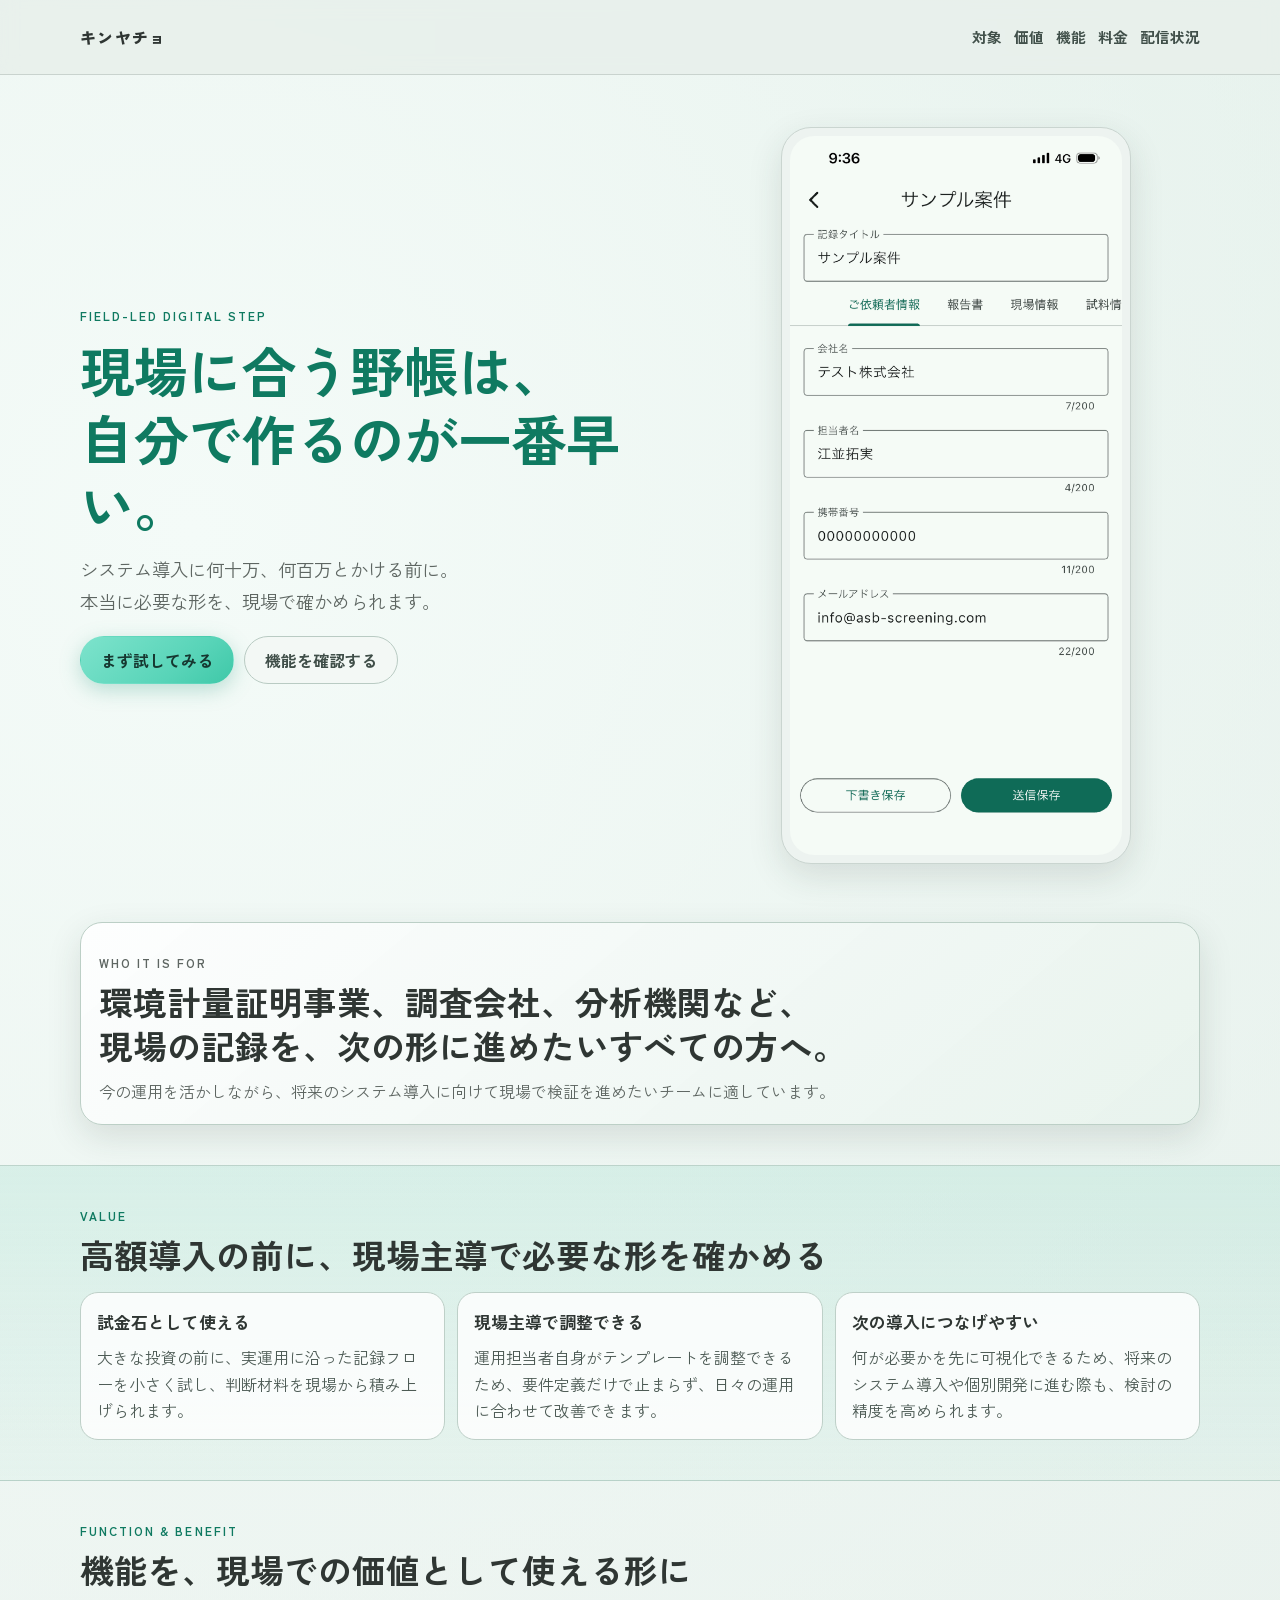
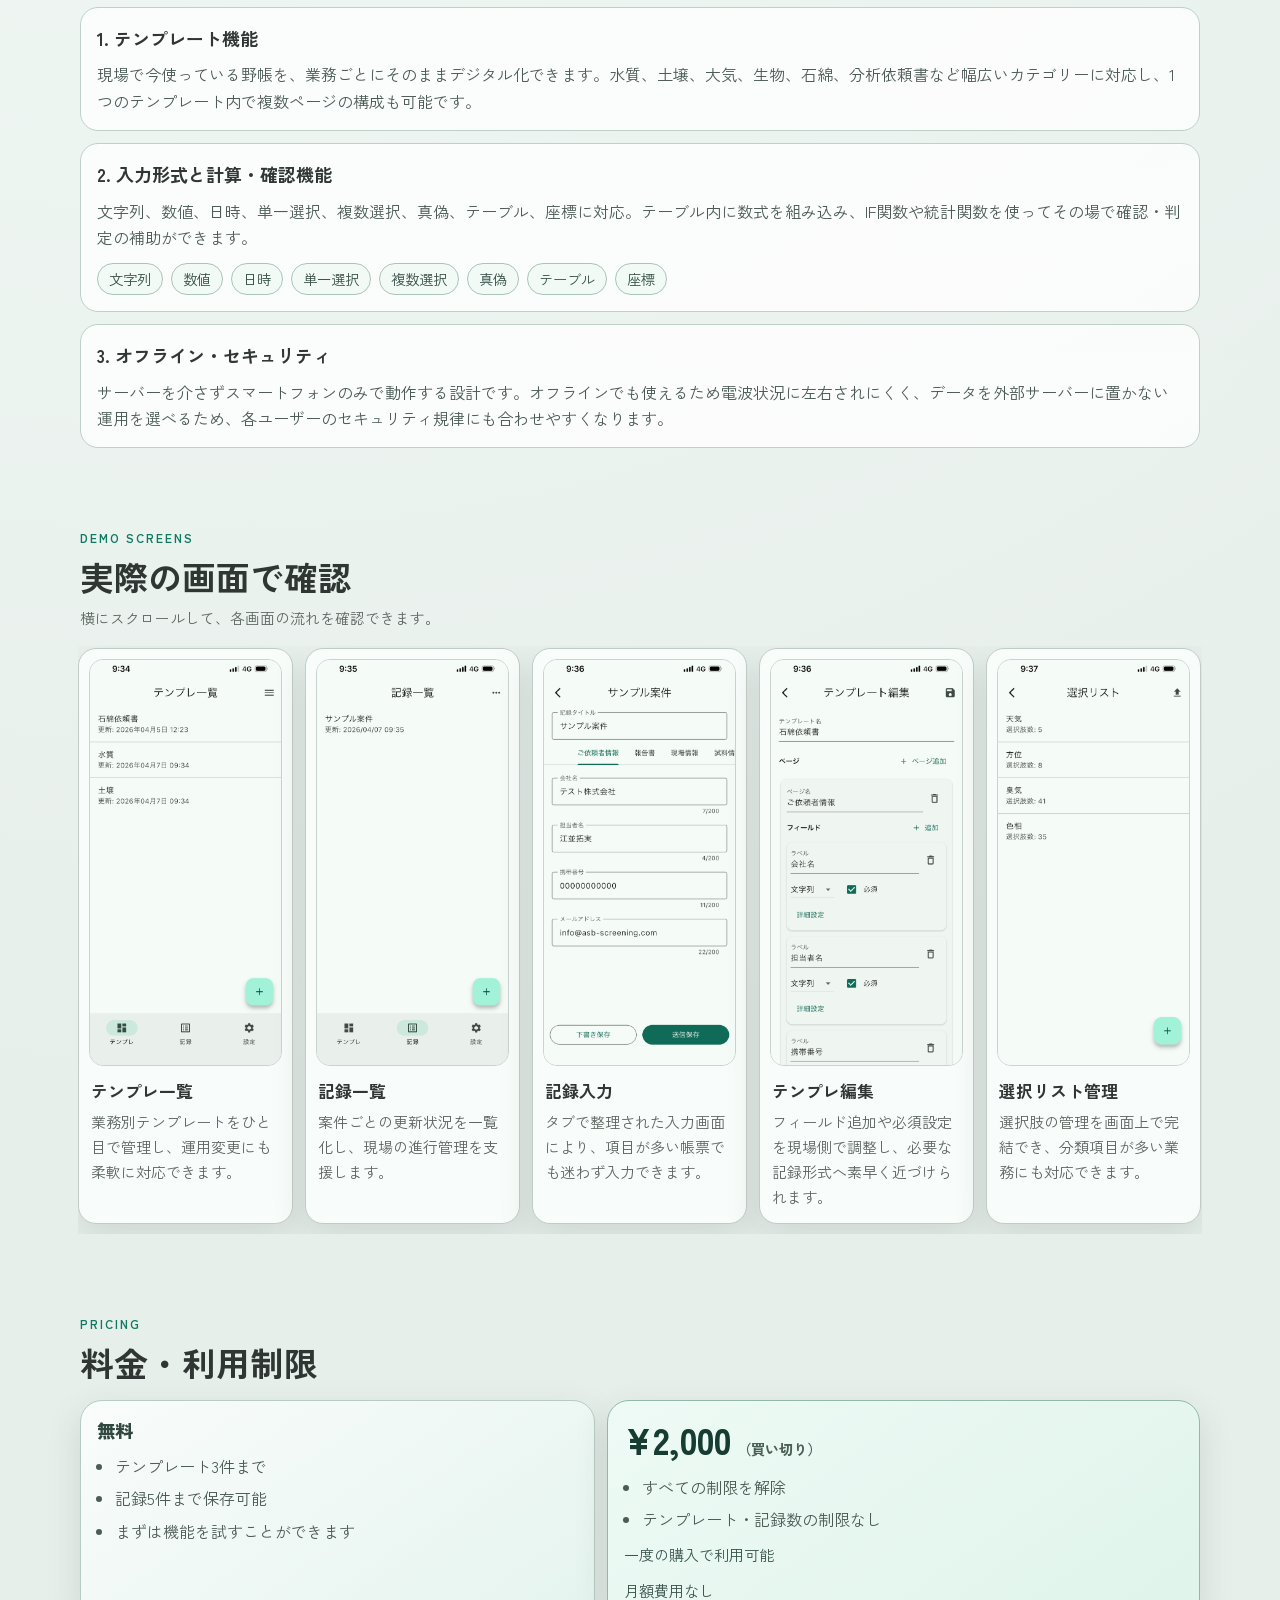
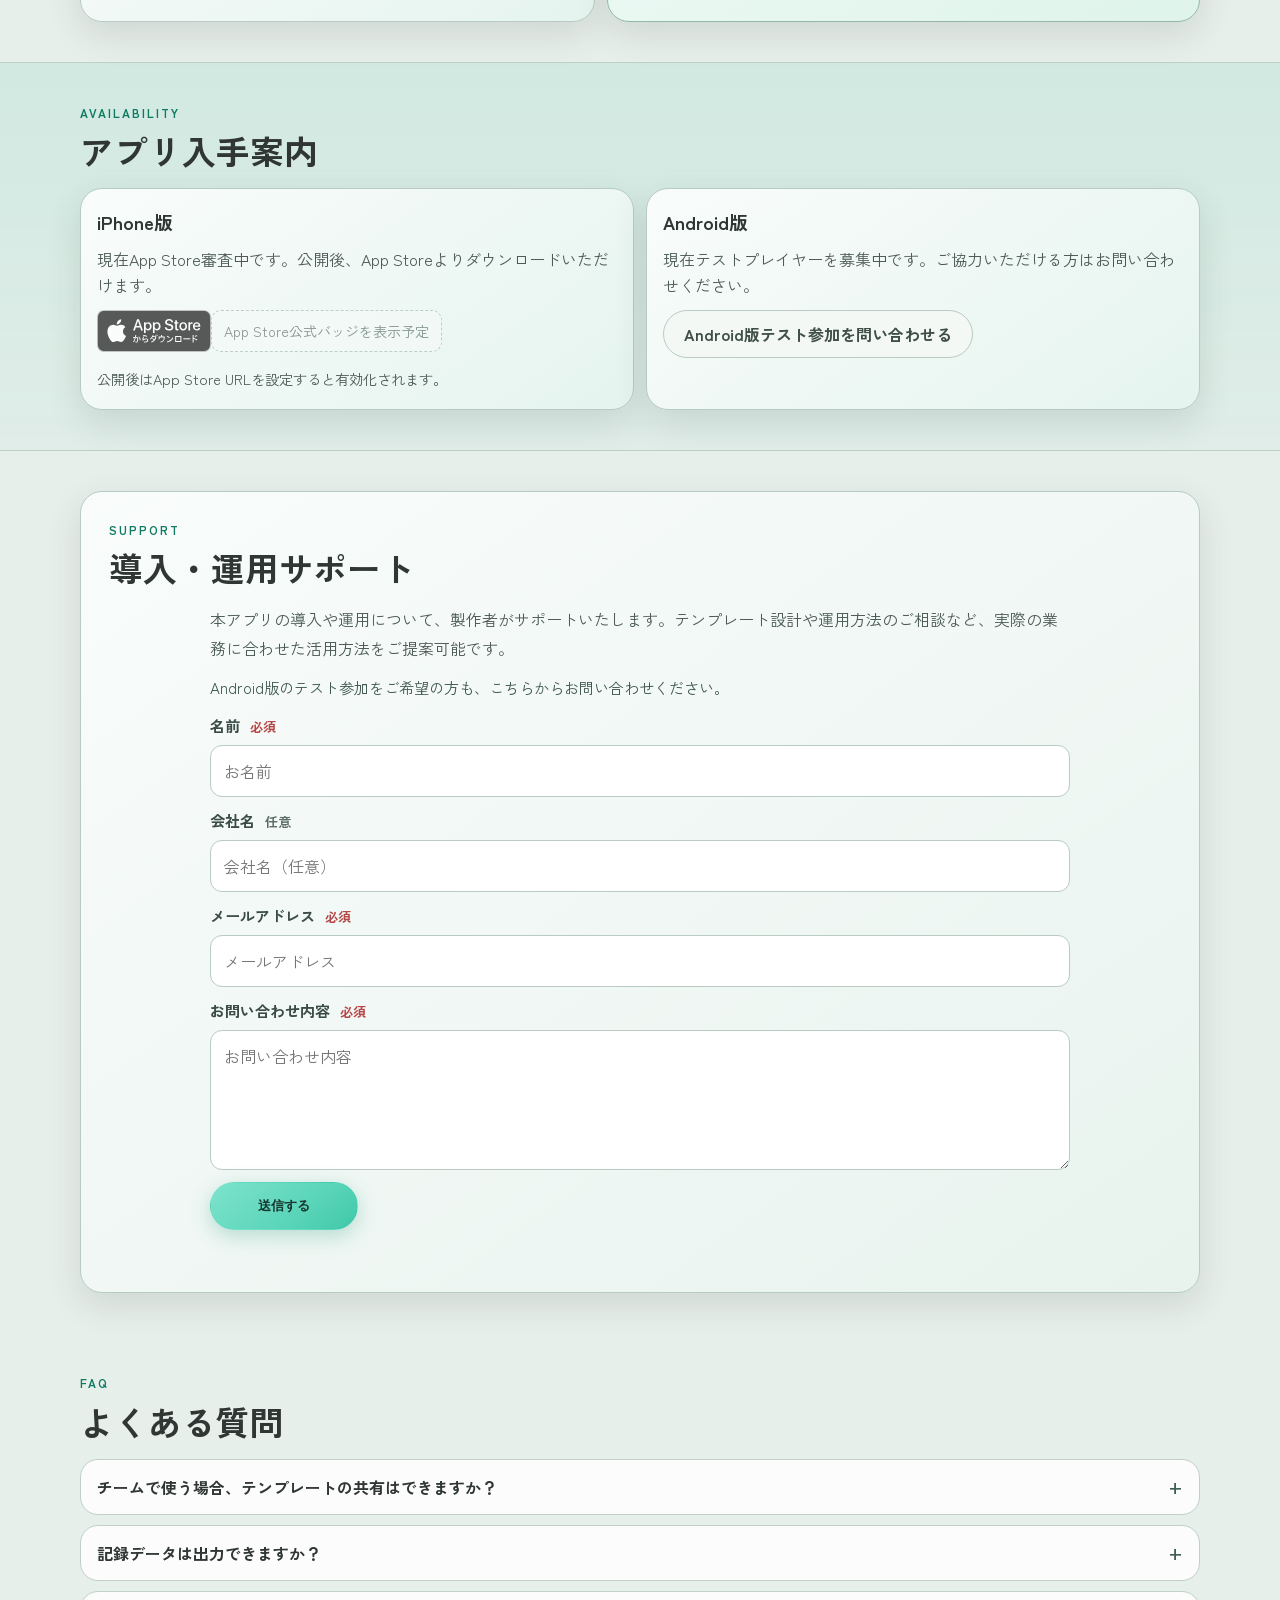
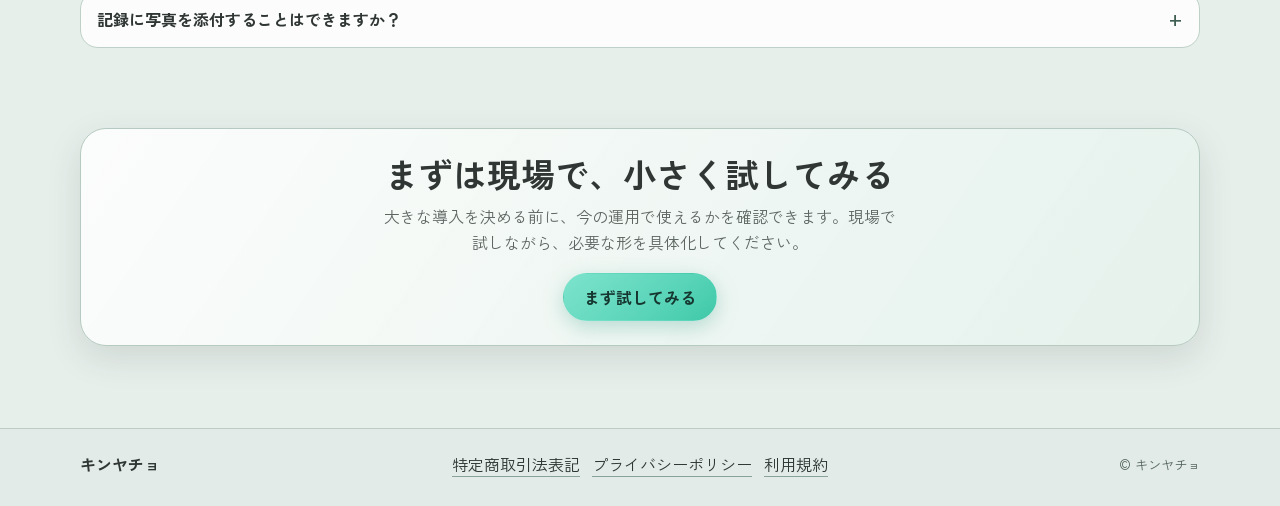
==== commit fe85185e: "Add Kinyacho legal pages under app routes" ====
--- a/kinyacho/index.html
+++ b/kinyacho/index.html
@@ -313,8 +313,9 @@
       <p class="footer__brand">キンヤチョ</p>
       <nav aria-label="フッターリンク">
         <ul class="footer__links">
-          <li><a href="/tokutei.html" rel="noopener noreferrer">特定商取引法表記</a></li>
-          <li><a href="/privacy.html" rel="noopener noreferrer">プライバシーポリシー</a></li>
+          <li><a href="/kinyacho/tokutei" rel="noopener noreferrer">特定商取引法表記</a></li>
+          <li><a href="/kinyacho/privacy" rel="noopener noreferrer">プライバシーポリシー</a></li>
+          <li><a href="/kinyacho/terms" rel="noopener noreferrer">利用規約</a></li>
         </ul>
       </nav>
       <small>&copy; キンヤチョ</small>
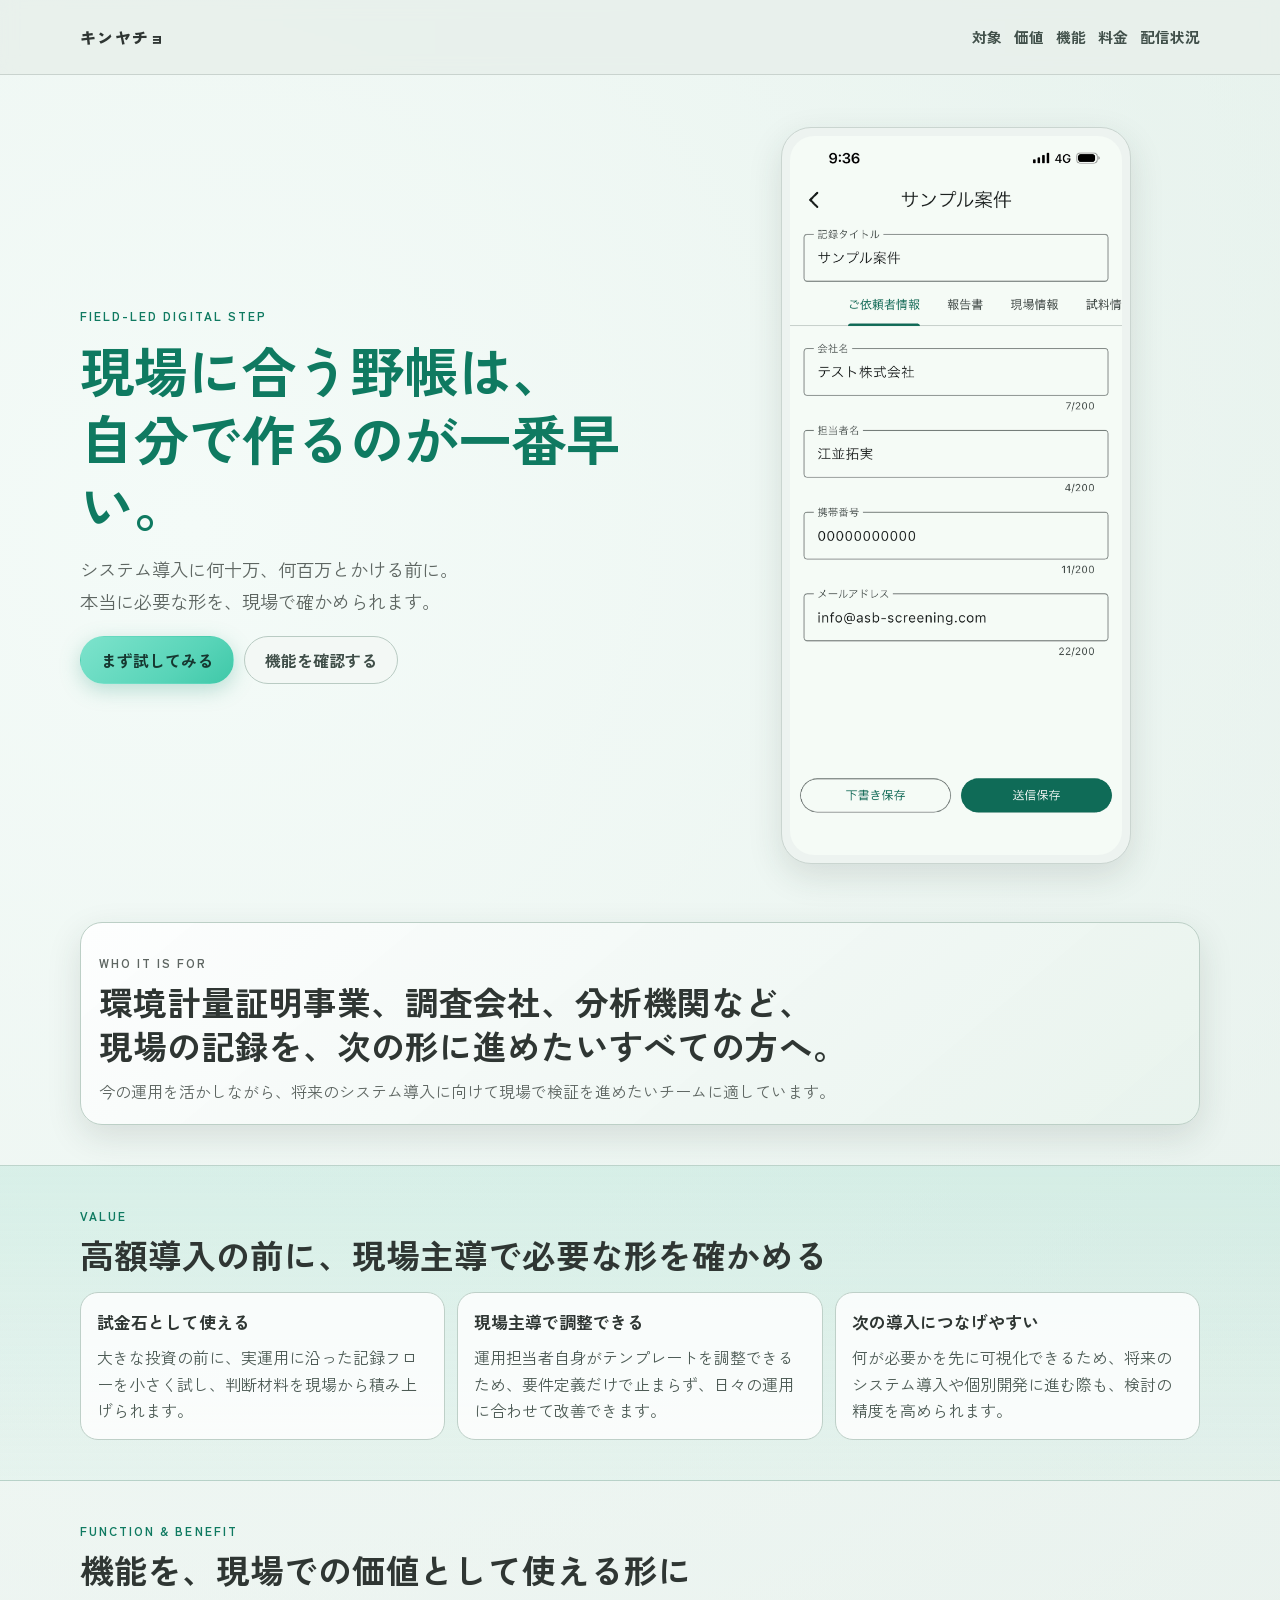
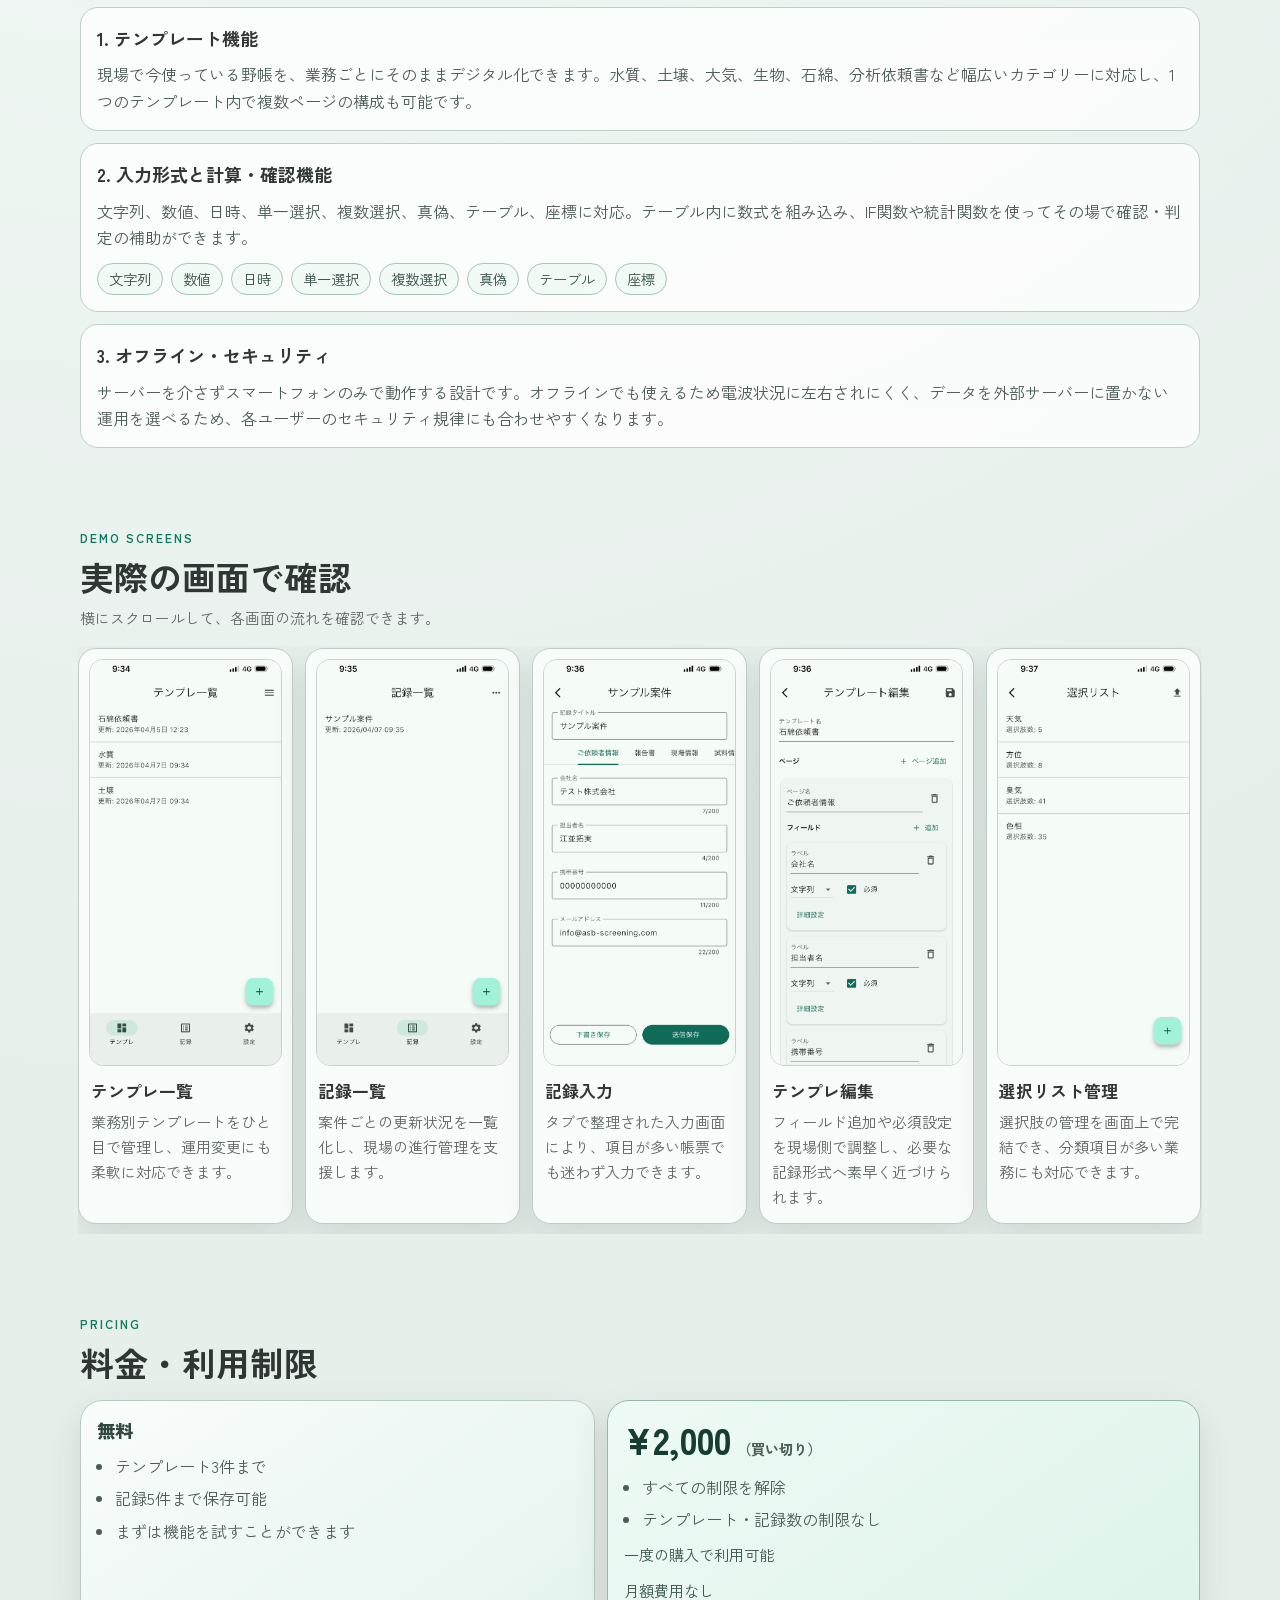
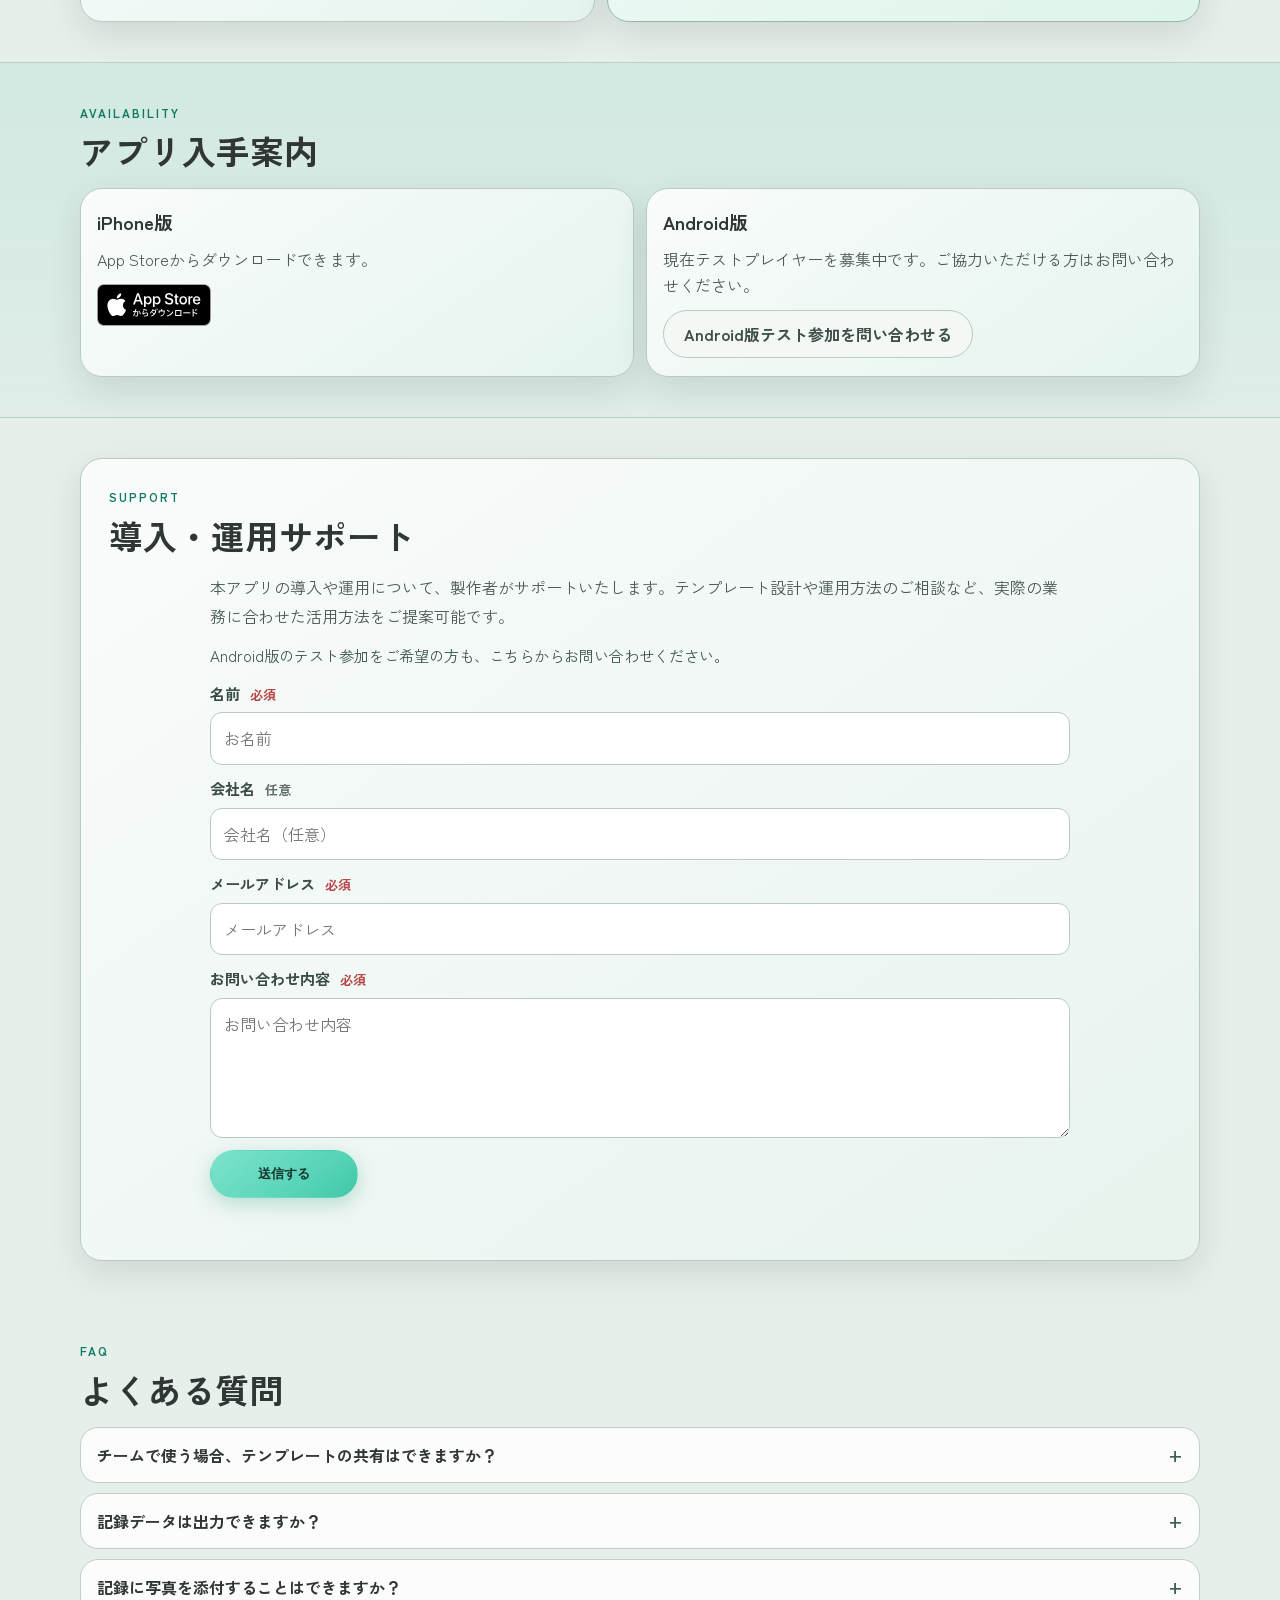
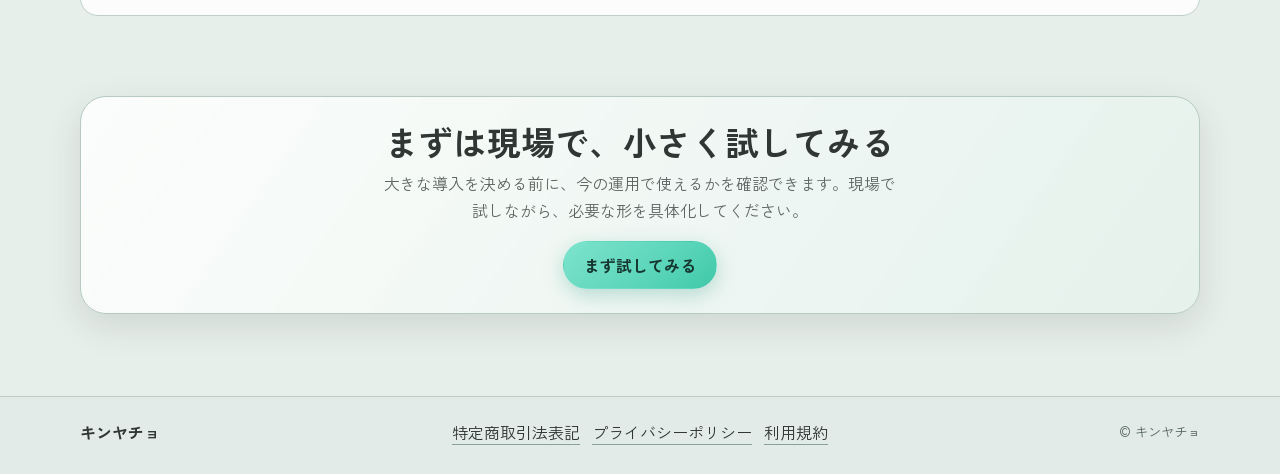
==== commit c581636a: "Update kinyacho App Store availability" ====
--- a/kinyacho/index.html
+++ b/kinyacho/index.html
@@ -13,7 +13,8 @@
   <meta property="og:image" content="https://lp.asb-screening.com/assets/common/ogp/ogp.svg">
   <meta name="twitter:card" content="summary_large_image">
   <meta name="theme-color" content="#e7efeb">
-  <link rel="icon" href="/favicon.svg" type="image/svg+xml">
+  <link rel="icon" type="image/png" sizes="32x32" href="/favicon-32x32.png">
+  <link rel="icon" type="image/png" sizes="16x16" href="/favicon-16x16.png">
   <link rel="icon" href="/favicon.ico">
   <link rel="apple-touch-icon" href="/apple-touch-icon.png">
   <link rel="manifest" href="/site.webmanifest">
@@ -209,12 +210,10 @@
         <div class="store-grid">
           <article class="store-card">
             <h3>iPhone版</h3>
-            <p>現在App Store審査中です。公開後、App Storeよりダウンロードいただけます。</p>
-            <a id="app-store-link" class="store-badge-link" aria-disabled="true">
-              <img id="app-store-badge" alt="App Storeからダウンロード" hidden>
-              <span id="app-store-placeholder" class="store-badge-placeholder">App Store公式バッジを表示予定</span>
+            <p>App Storeからダウンロードできます。</p>
+            <a id="app-store-link" class="store-badge-link" href="https://apps.apple.com/jp/app/%E3%82%AD%E3%83%B3%E3%83%A4%E3%83%81%E3%83%A7/id6760176793" target="_blank" rel="noopener noreferrer">
+              <img id="app-store-badge" src="/assets/common/badges/app-store-badge-jp.svg" alt="Download on the App Store">
             </a>
-            <p class="store-subnote">公開後はApp Store URLを設定すると有効化されます。</p>
           </article>
 
           <article class="store-card">
@@ -360,7 +359,7 @@
   </script>
   <script>
     (() => {
-      const APP_STORE_URL = "";
+      const APP_STORE_URL = "https://apps.apple.com/jp/app/%E3%82%AD%E3%83%B3%E3%83%A4%E3%83%81%E3%83%A7/id6760176793";
       const APPLE_BADGE_SRC = "/assets/common/badges/app-store-badge-jp.svg";
 
       const setupStoreBadge = ({ url, src, linkId, imageId, placeholderId }) => {
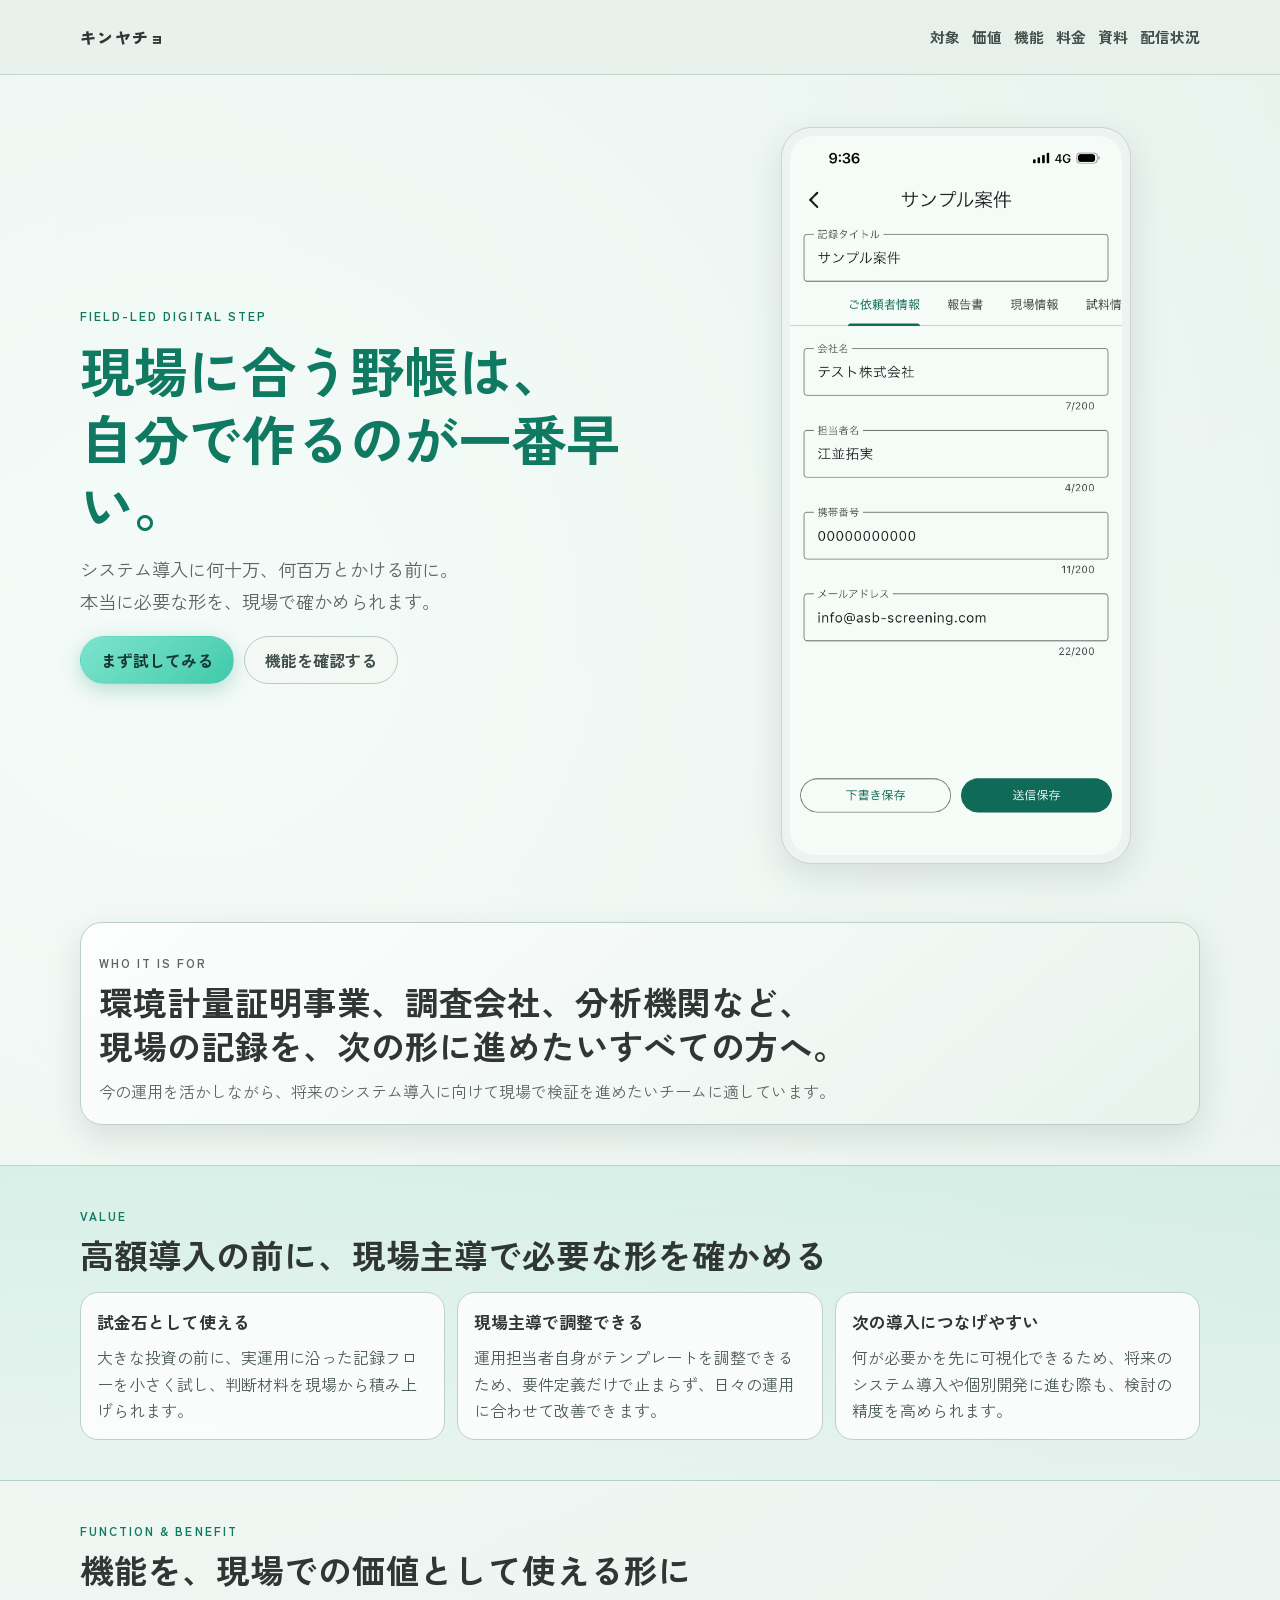
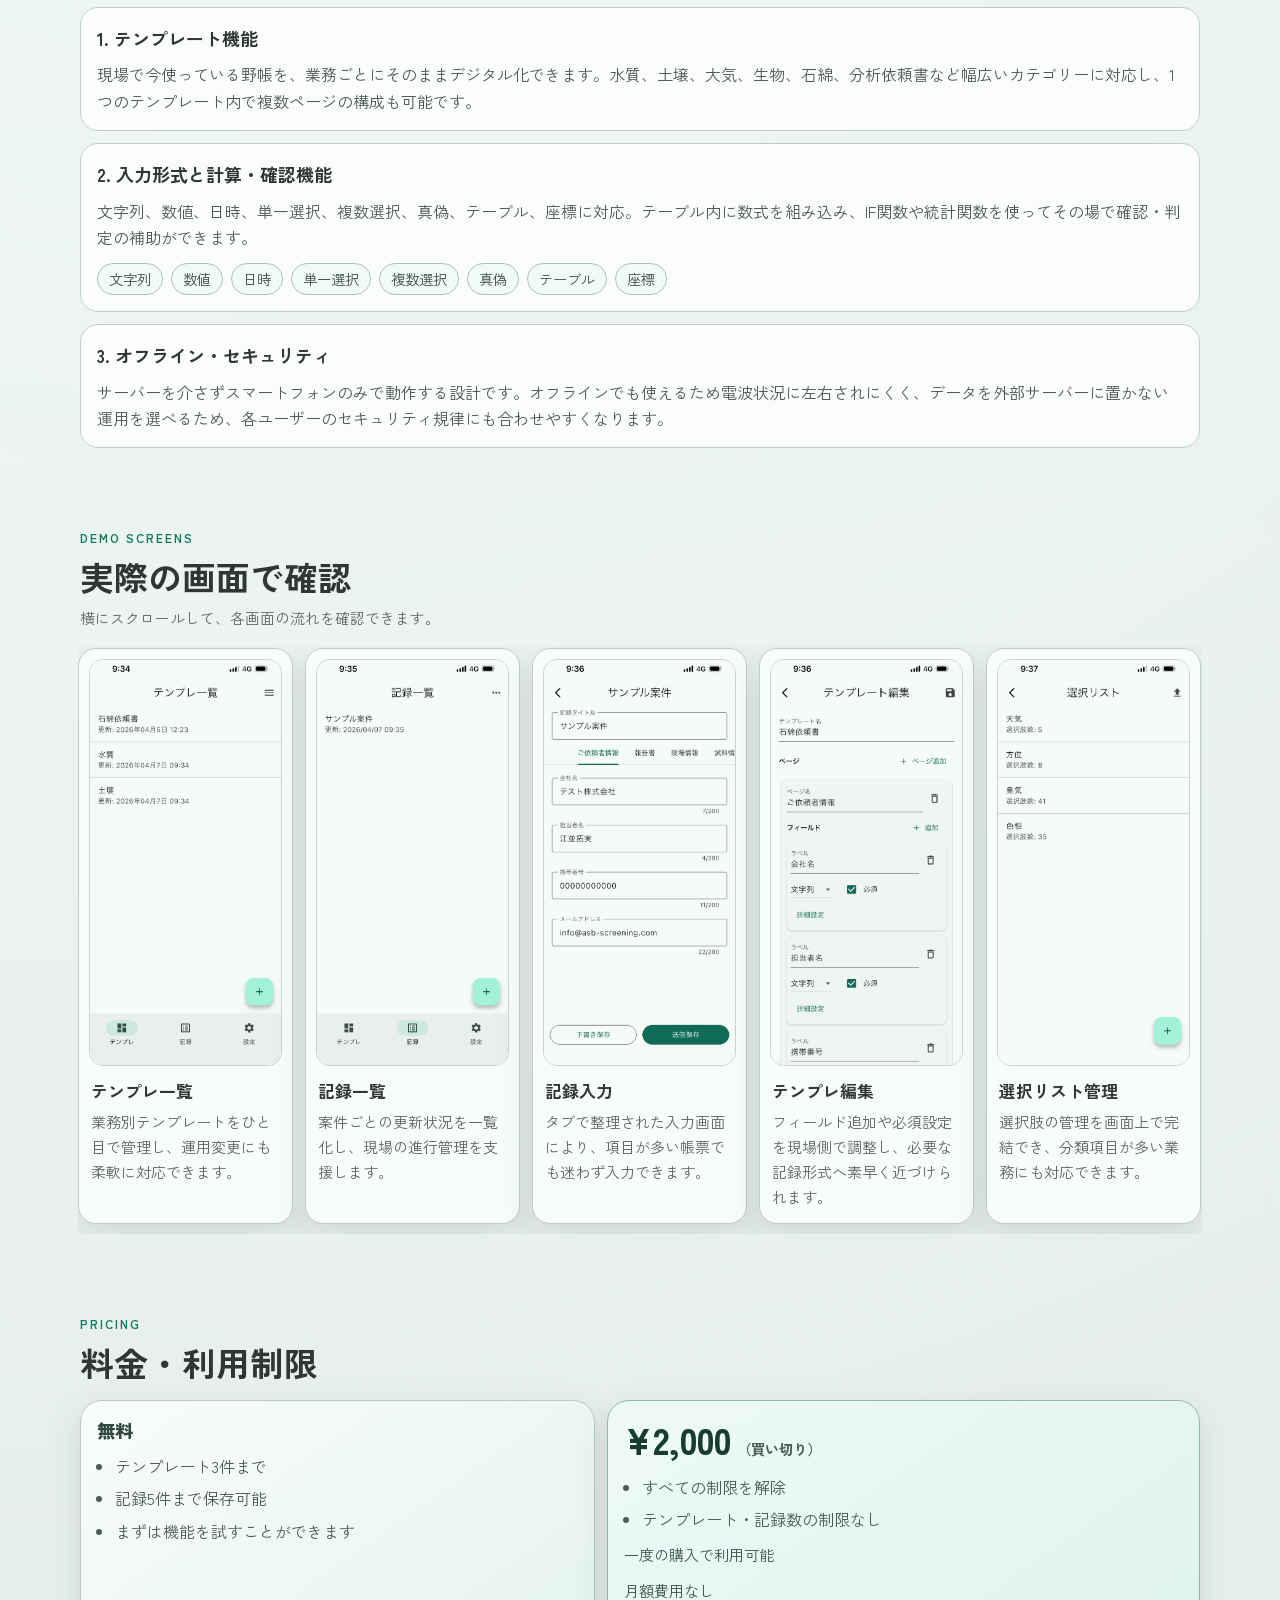
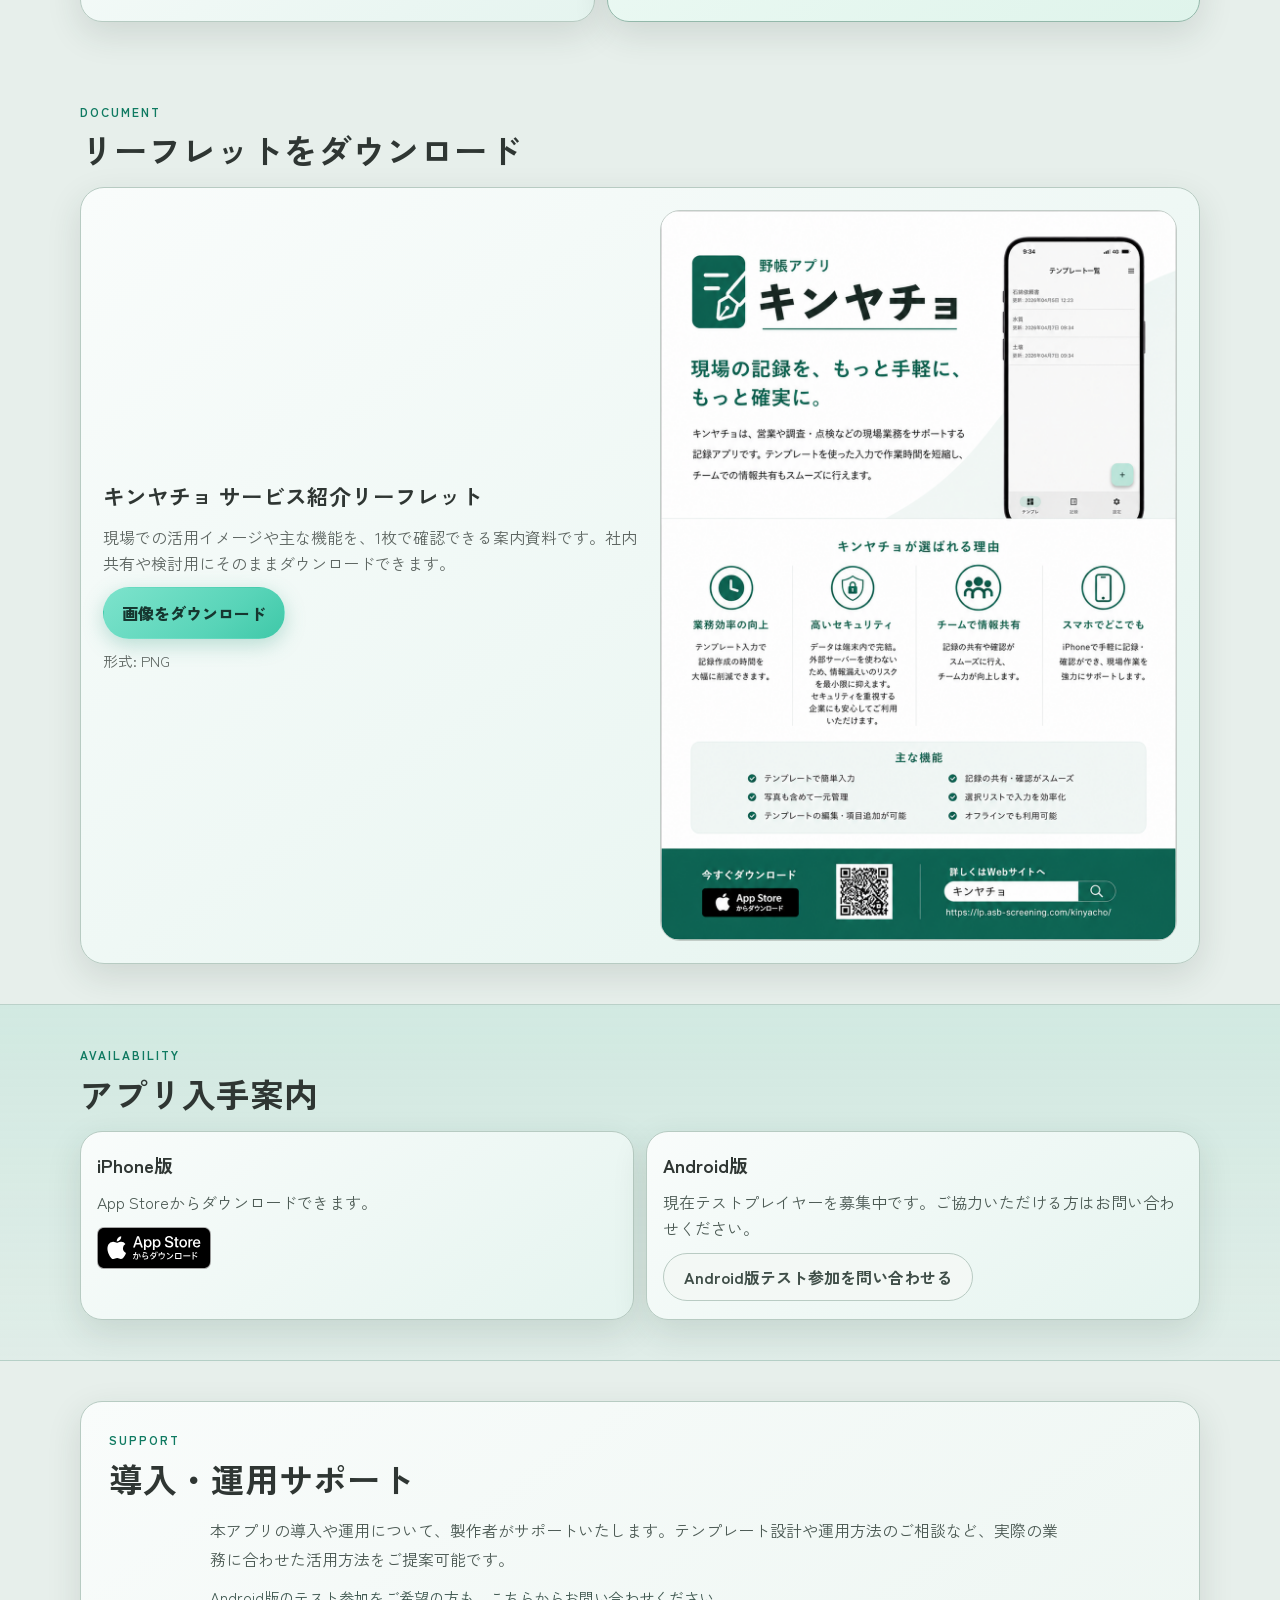
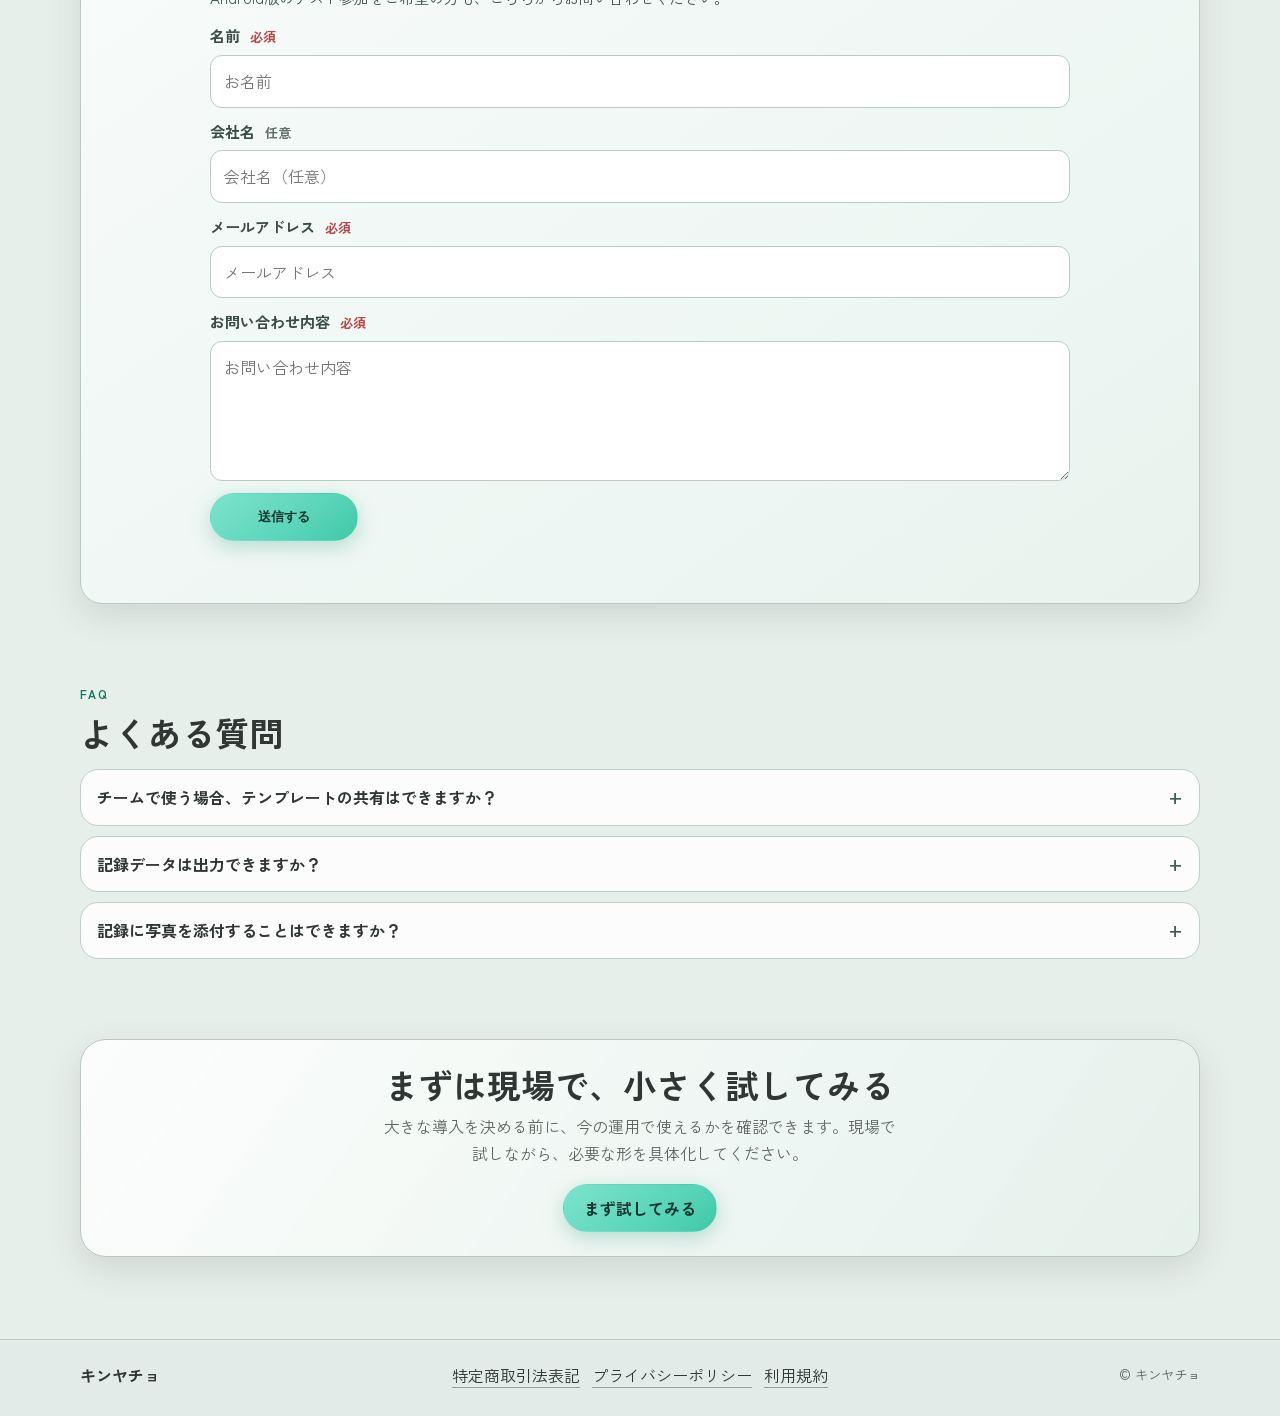
==== commit 66499039: "Add leaflet download sections to LP pages" ====
--- a/kinyacho/index.html
+++ b/kinyacho/index.html
@@ -35,6 +35,7 @@
         <a href="#value">価値</a>
         <a href="#features">機能</a>
         <a href="#pricing">料金</a>
+        <a href="#document">資料</a>
         <a href="#distribution">配信状況</a>
       </nav>
     </div>
@@ -196,6 +197,30 @@
             </ul>
             <p class="price-plan__note">一度の購入で利用可能</p>
             <p class="price-plan__note">月額費用なし</p>
+          </article>
+        </div>
+      </div>
+    </section>
+
+    <section class="section" id="document" aria-labelledby="document-title">
+      <div class="container">
+        <div class="section-head">
+          <p class="section-kicker">Document</p>
+          <h2 id="document-title">リーフレットをダウンロード</h2>
+        </div>
+        <div class="document-grid">
+          <article class="document-card">
+            <div class="document-copy">
+              <h3>キンヤチョ サービス紹介リーフレット</h3>
+              <p>現場での活用イメージや主な機能を、1枚で確認できる案内資料です。社内共有や検討用にそのままダウンロードできます。</p>
+              <div class="document-actions">
+                <a class="document-button" href="/assets/kinyacho/documents/kinyacho-leaflet.png" download="kinyacho-leaflet.png">画像をダウンロード</a>
+              </div>
+              <p class="document-meta">形式: PNG</p>
+            </div>
+            <a class="document-preview" href="/assets/kinyacho/documents/kinyacho-leaflet.png" target="_blank" rel="noopener noreferrer" aria-label="キンヤチョのリーフレット画像を新しいタブで開く">
+              <img src="/assets/kinyacho/documents/kinyacho-leaflet.png" alt="キンヤチョのリーフレット">
+            </a>
           </article>
         </div>
       </div>
--- a/styles/common.css
+++ b/styles/common.css
@@ -111,6 +111,74 @@
   color: var(--muted);
 }
 
+.document-grid {
+  display: grid;
+  gap: 14px;
+}
+
+.document-card {
+  display: grid;
+  gap: 16px;
+  padding: 22px;
+  border-radius: 24px;
+  border: 1px solid var(--line);
+  background: rgba(255, 255, 255, 0.88);
+  box-shadow: 0 18px 42px rgba(47, 100, 170, 0.1);
+}
+
+.document-copy {
+  display: grid;
+  gap: 10px;
+}
+
+.document-copy h3 {
+  margin: 0;
+  font-size: 1.35rem;
+}
+
+.document-copy p {
+  margin: 0;
+  color: var(--muted);
+}
+
+.document-actions {
+  display: flex;
+  flex-wrap: wrap;
+  gap: 10px;
+}
+
+.document-button {
+  display: inline-flex;
+  align-items: center;
+  justify-content: center;
+  min-height: 48px;
+  padding: 12px 18px;
+  border-radius: 999px;
+  border: 1px solid var(--line-strong, var(--line));
+  background: linear-gradient(135deg, #5da9ff 0%, #347fe8 100%);
+  color: #ffffff;
+  text-decoration: none;
+  font-weight: 800;
+  box-shadow: 0 18px 34px rgba(62, 140, 244, 0.2);
+}
+
+.document-meta {
+  font-size: 0.92rem;
+  color: var(--text-soft, var(--muted));
+}
+
+.document-preview {
+  overflow: hidden;
+  border-radius: 20px;
+  border: 1px solid var(--line);
+  background: #ffffff;
+}
+
+.document-preview img {
+  width: 100%;
+  height: auto;
+}
+
 .back-link {
   display: inline-block;
   margin-top: 18px;
@@ -133,4 +201,9 @@
     column-gap: 20px;
     row-gap: 16px;
   }
-}+
+  .document-card {
+    grid-template-columns: minmax(0, 0.92fr) minmax(260px, 0.88fr);
+    align-items: center;
+  }
+}
--- a/styles/kinyacho.css
+++ b/styles/kinyacho.css
@@ -917,6 +917,23 @@
   color: var(--muted);
 }
 
+.document-card {
+  border-color: #b7cbc2;
+  background: linear-gradient(145deg, #f9fcfb 0%, #e5f4ef 100%);
+  box-shadow: var(--shadow);
+}
+
+.document-button {
+  border-color: transparent;
+  background: linear-gradient(140deg, var(--mint) 0%, #58d4b8 65%, #3fc8a8 100%);
+  color: #163730;
+  box-shadow: 0 6px 20px rgba(76, 170, 145, 0.35);
+}
+
+.document-meta {
+  color: #4d5b55;
+}
+
 .back-link {
   display: inline-block;
   margin-top: 18px;
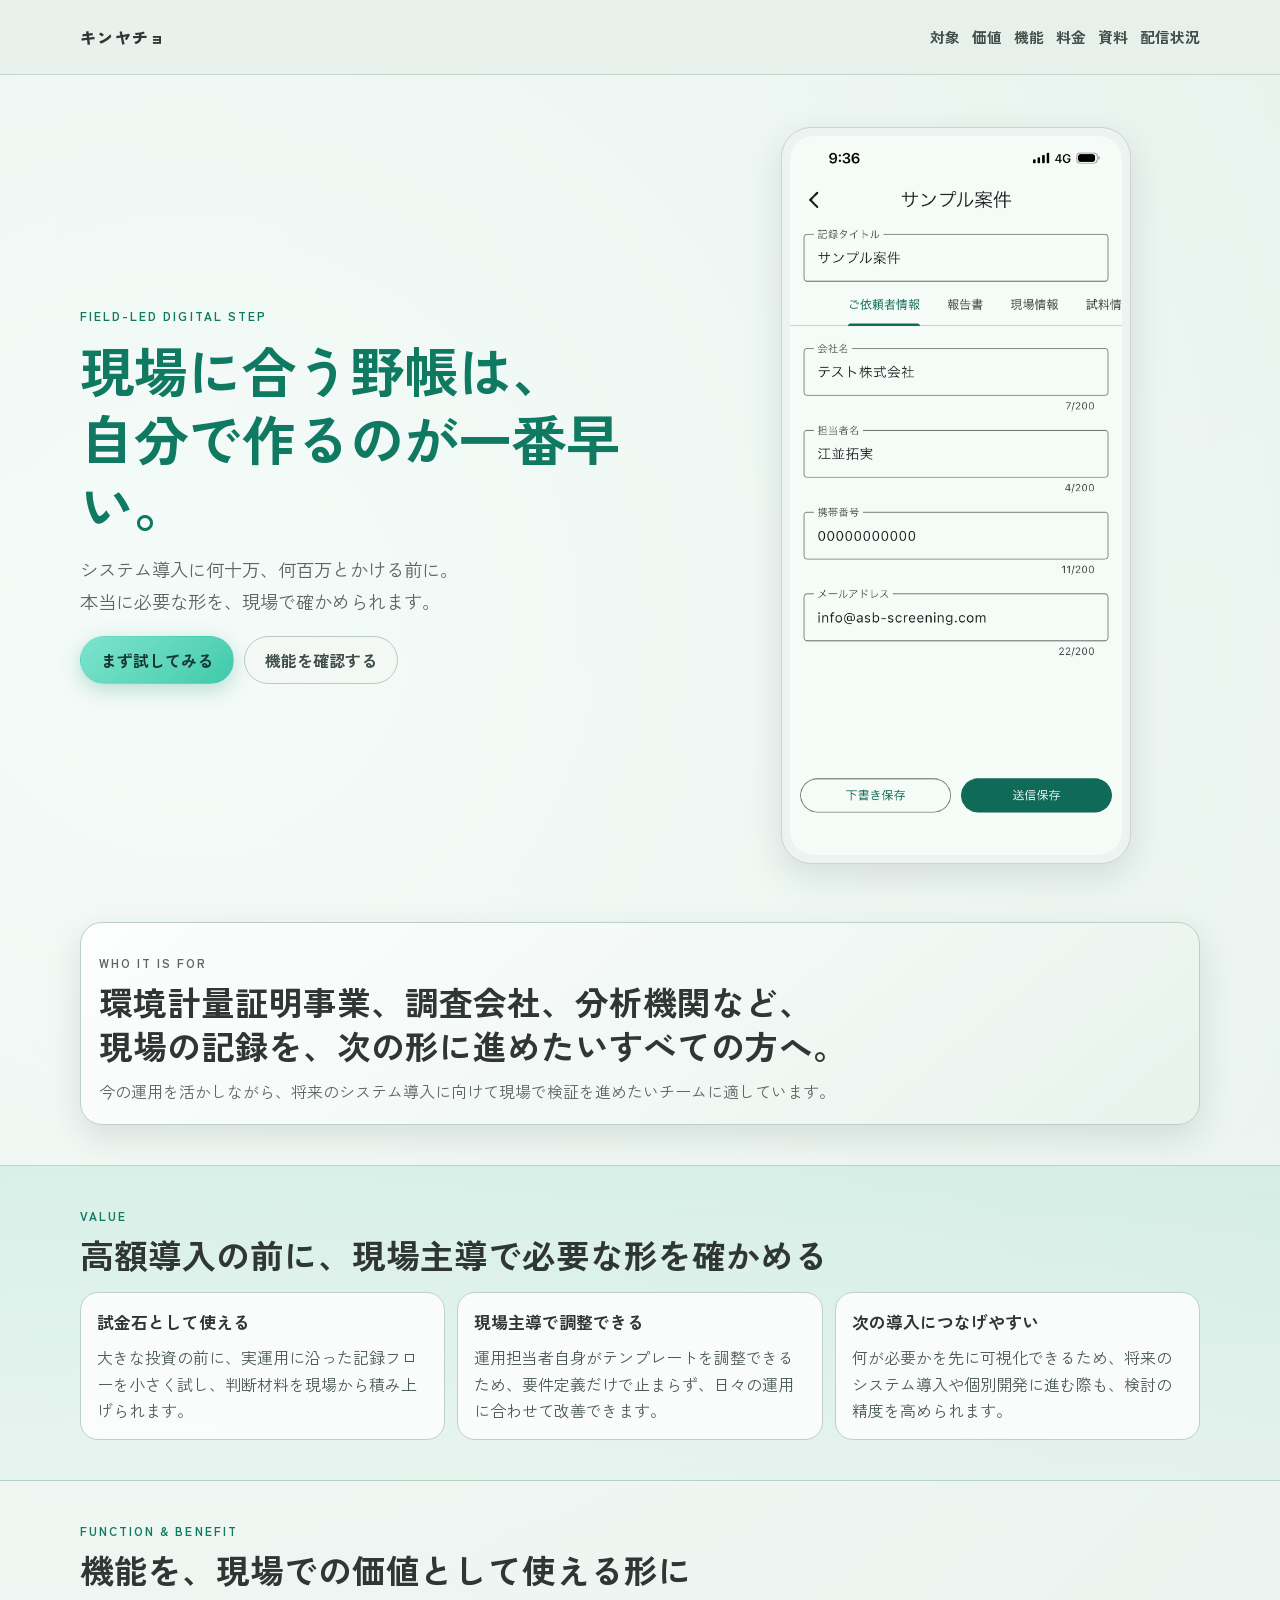
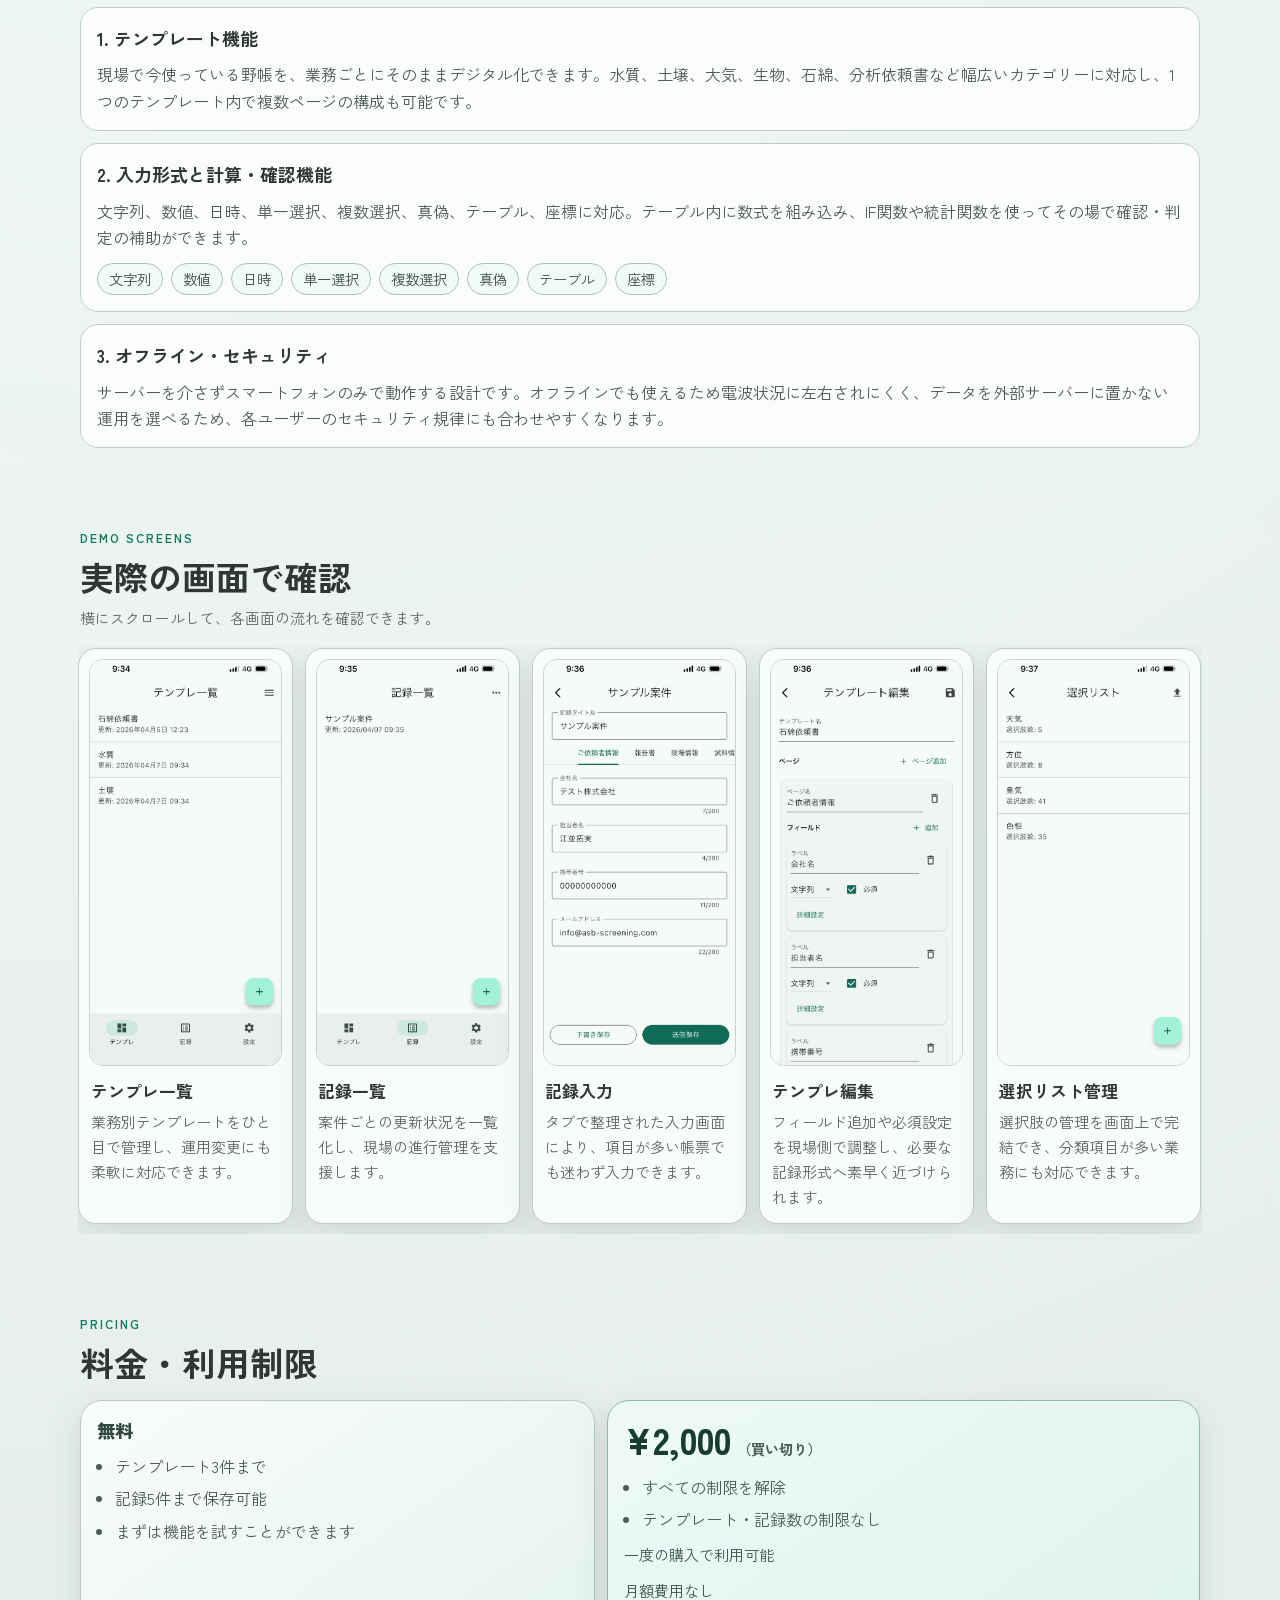
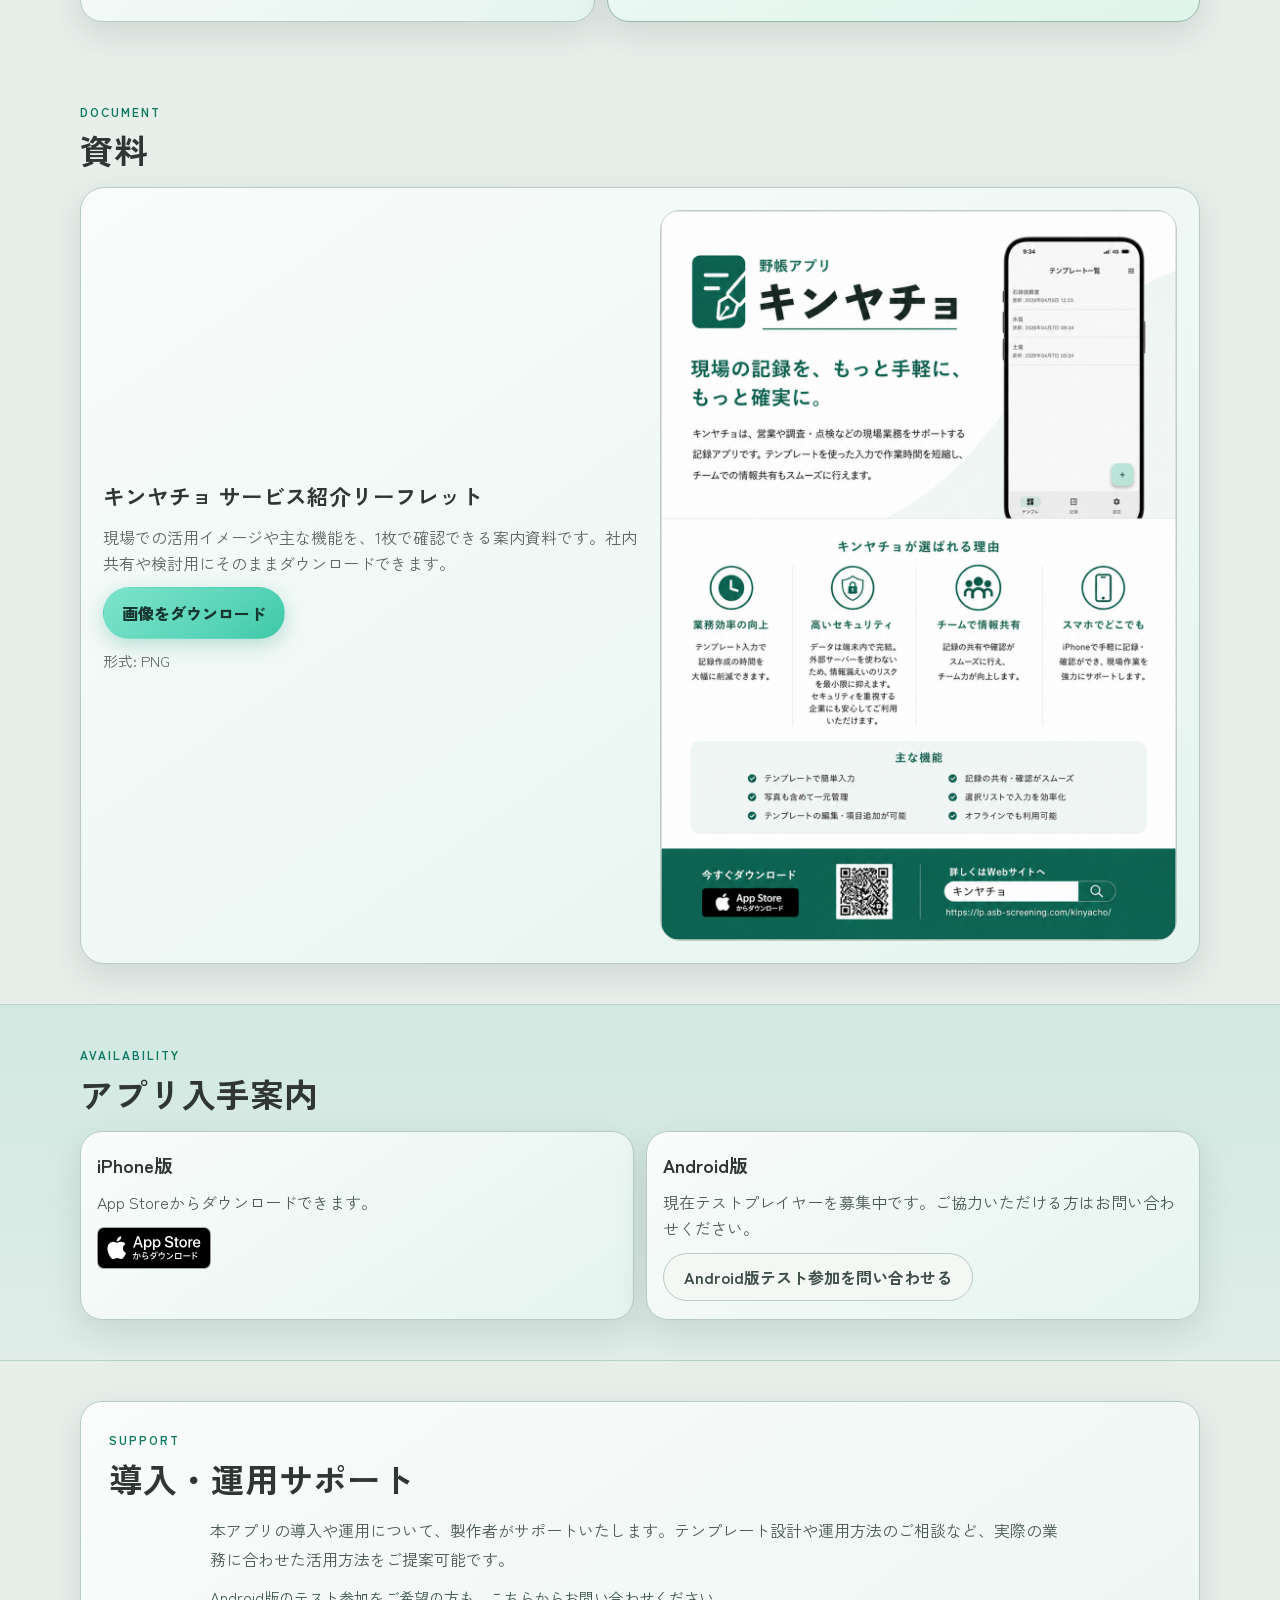
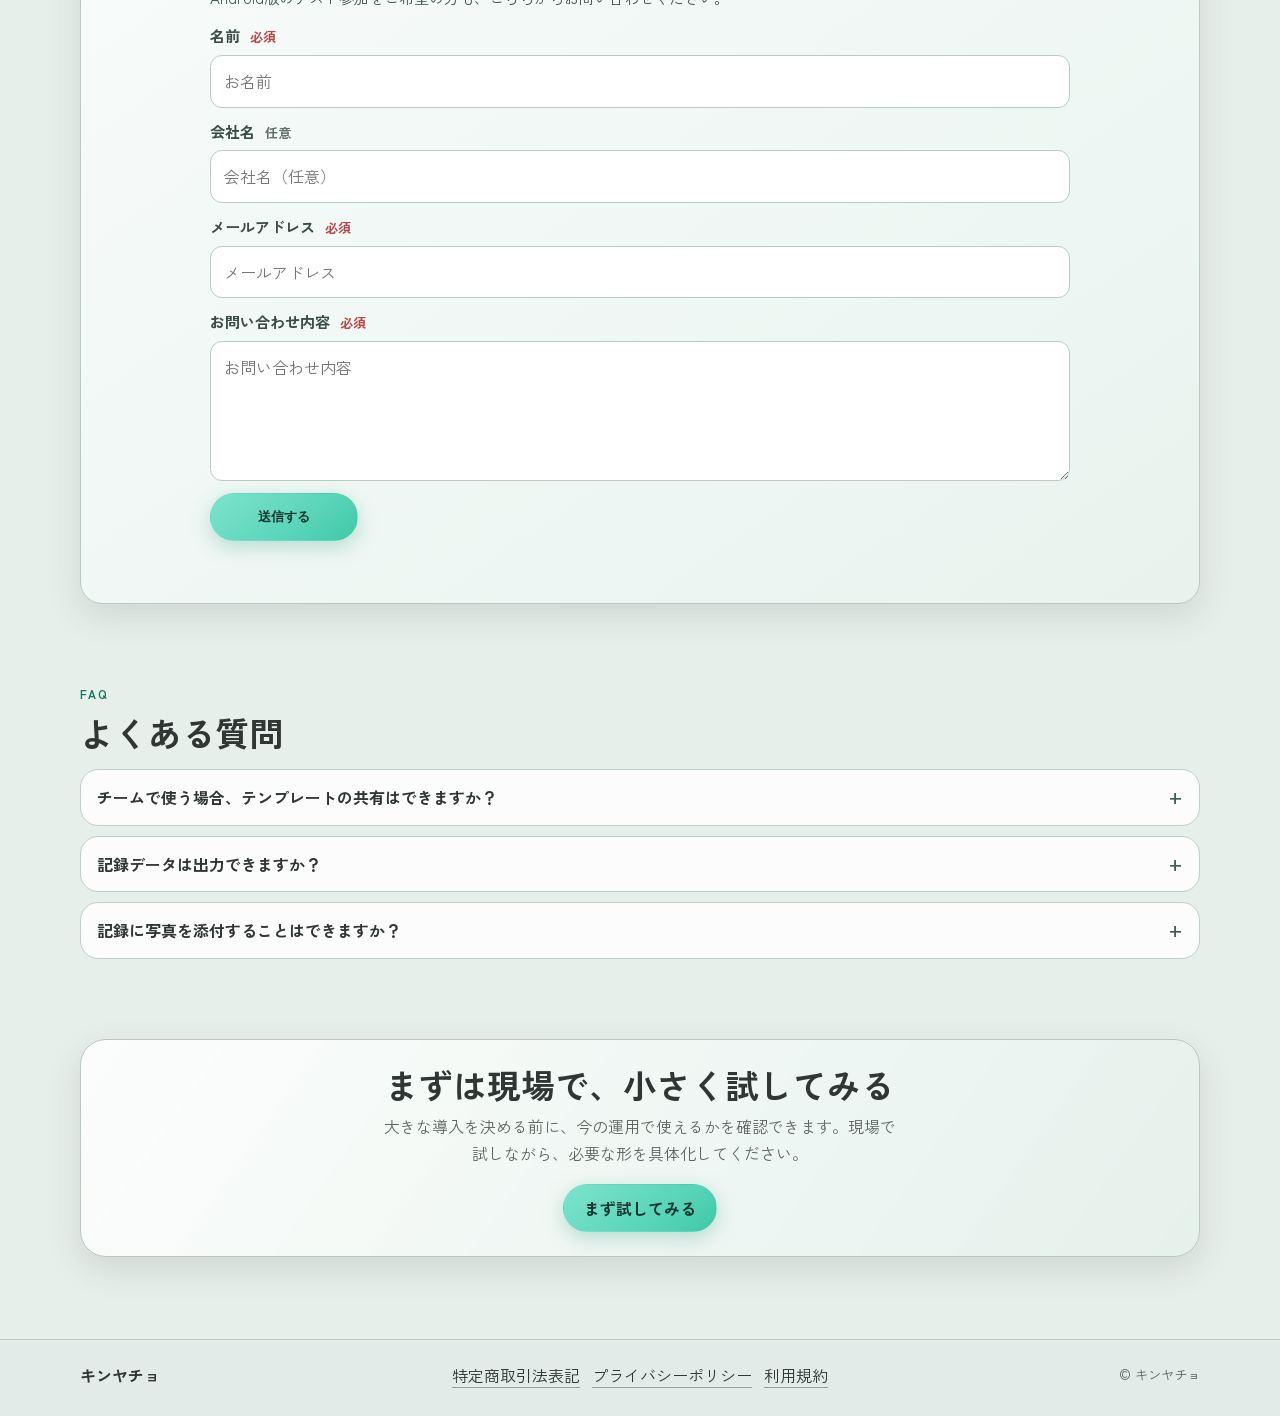
==== commit a9d507e6: "Rename LP document section heading to 資料" ====
--- a/kinyacho/index.html
+++ b/kinyacho/index.html
@@ -206,7 +206,7 @@
       <div class="container">
         <div class="section-head">
           <p class="section-kicker">Document</p>
-          <h2 id="document-title">リーフレットをダウンロード</h2>
+          <h2 id="document-title">資料</h2>
         </div>
         <div class="document-grid">
           <article class="document-card">
